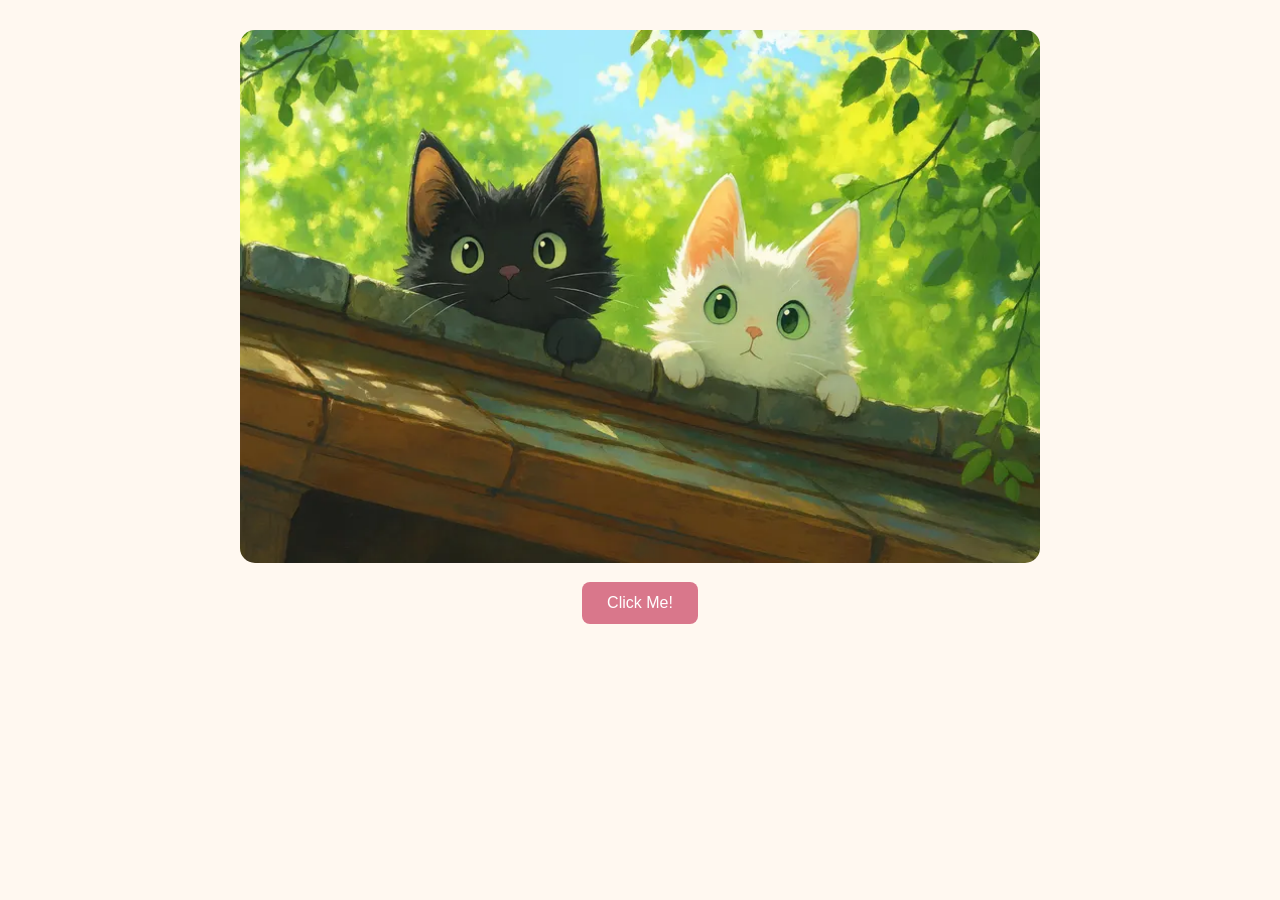
==== index.html @ 2e8152cd "(3) portfolio" ====
<!DOCTYPE html>
<html>
<head>
    <title>Lai Kai Qi (104696)</title>
    <meta name="description" content="Personal Introduction!">
    <link rel="stylesheet" href="style.css">
</head>

<body>

    <!-- Welcome Screen -->
    <div id="welcomeScreen">
        <img src="cat.webp" width="800" height="600" alt="Cute cat">
        <br>
        <button onclick="showWelcome()">Click Me!</button>
    </div>

    <!-- Main Portfolio: Hidden at first -->
    <div id="mainContent" style="display: none;">

        <h1>Welcome to My Portfolio!</h1>
        <h2>Nice to meet you.</h2>

        <table border="1">
            <tr>
                <th><a href="#about">🌼 About Me 🌼</a></th>
                <th><a href="#hobbies">🪴 Hobbies 🪴</a></th>
				<th><a href="#projects">💻 My Projects 💻</a></th>

            </tr>
        </table>

        <section>
            <hr>
            <h2 id="about">🌼 About Me 🌼</h2>
            <h3>Hi, I'm Kai Qi!</h3>

            <p>
                My name is Lai Kai Qi. I am a Year 3, Semester 1
                student studying Multimedia Computing at Universiti
                Malaysia Sarawak (UNIMAS). I am interested in
                technology, multimedia and web development.
                During my studies, I have learned different
                programming languages and technologies.
                I enjoy learning new things and improving my skills.
            </p>

            <hr>
            <h2 id="hobbies">🪴 My Hobbies 🪴</h2>

            <p>
                In my free time, I enjoy listening to music,
                watching movies and hiking. I also like exploring
                new things and learning new skills.
            </p>

            <ul>
                <li>🎵 Listening to music</li>
                <li>🎞️ Watching movies</li>
                <li>😸 Watching cute cat videos</li>
                <li>🏕️ Hiking</li>
                <li>🌟 Learning new skills</li>
            </ul>

			        <hr>

        <h2 id="projects">💻 My Projects 💻</h2>
        <p>
            Here are some projects I have worked on during my studies.
            Each project has helped me learn new skills and explore
            different areas of technology.
        </p>

        <div class="project-card">
            <h3>📱 Snake Game (mini game)</h3>
            <p>
                <strong>Project Type:</strong> 2D Arcade Game
            </p>
            <p>
                This project involves developing a classic Snake Game
            using C++. Players control the snake, collect food,
            and try to achieve a higher score while avoiding
            collisions.
            </p>
            <p><strong>Technologies:</strong> C++, OpenGL, FreeGLUT</p>
        </div>

        <div class="project-card">
            <h3>🏛️ Sarawak Heritage Online Auction (SHAA)</h3>
            <p>
                <strong>Project Type:</strong> Web Application
            </p>
            <p>
                This project focuses on developing an online auction
                website related to Sarawak heritage.
            </p>
            <p><strong>Technologies:</strong> PHP, MySQL, XAMPP</p>
        </div>

        <div class="project-card">
            <h3>🍜 Tamu Tycoon</h3>
            <p>
                <strong>Project Type:</strong> Game Design
            </p>
            <p>
                This game concept focuses on managing a market stall,
                making business decisions and learning basic financial
                management through gameplay.
            </p>
            <p><strong>Focus:</strong> Game Design, Simulation</p>
        </div>

        </section>

    </div>

    <script src="javascript.js"></script>
</body>
</html>
---- style.css ----
body {
    font-family: Arial, sans-serif;
    background-color: #FFF8F0;
    color: #444444;
    margin: 30px;
    text-align: center;
}

#welcomeScreen img {
    max-width: 100%;
    height: auto;
    border-radius: 15px;
}

button {
    background-color: #D9778B;
    color: white;
    padding: 12px 25px;
    border: none;
    border-radius: 8px;
    cursor: pointer;
    font-size: 16px;
    margin-top: 15px;
}

button:hover {
    background-color: #B85C72;
}

h1, h2 {
    color: #D9778B;
}

#mainContent {
    max-width: 900px;
    margin: 0 auto;
    text-align: left;
}

#mainContent h1 {
    text-align: center;
}
/* Project Cards */
.project-card {
    background-color: #FFFFFF;
    border: 1px solid #F0D5DC;
    border-radius: 12px;
    padding: 20px;
    margin: 20px 0;
    box-shadow: 0 3px 8px rgba(0, 0, 0, 0.05);
}

.project-card h3 {
    color: #D9778B;
    margin-top: 0;
}

.project-card p {
    line-height: 1.6;
}
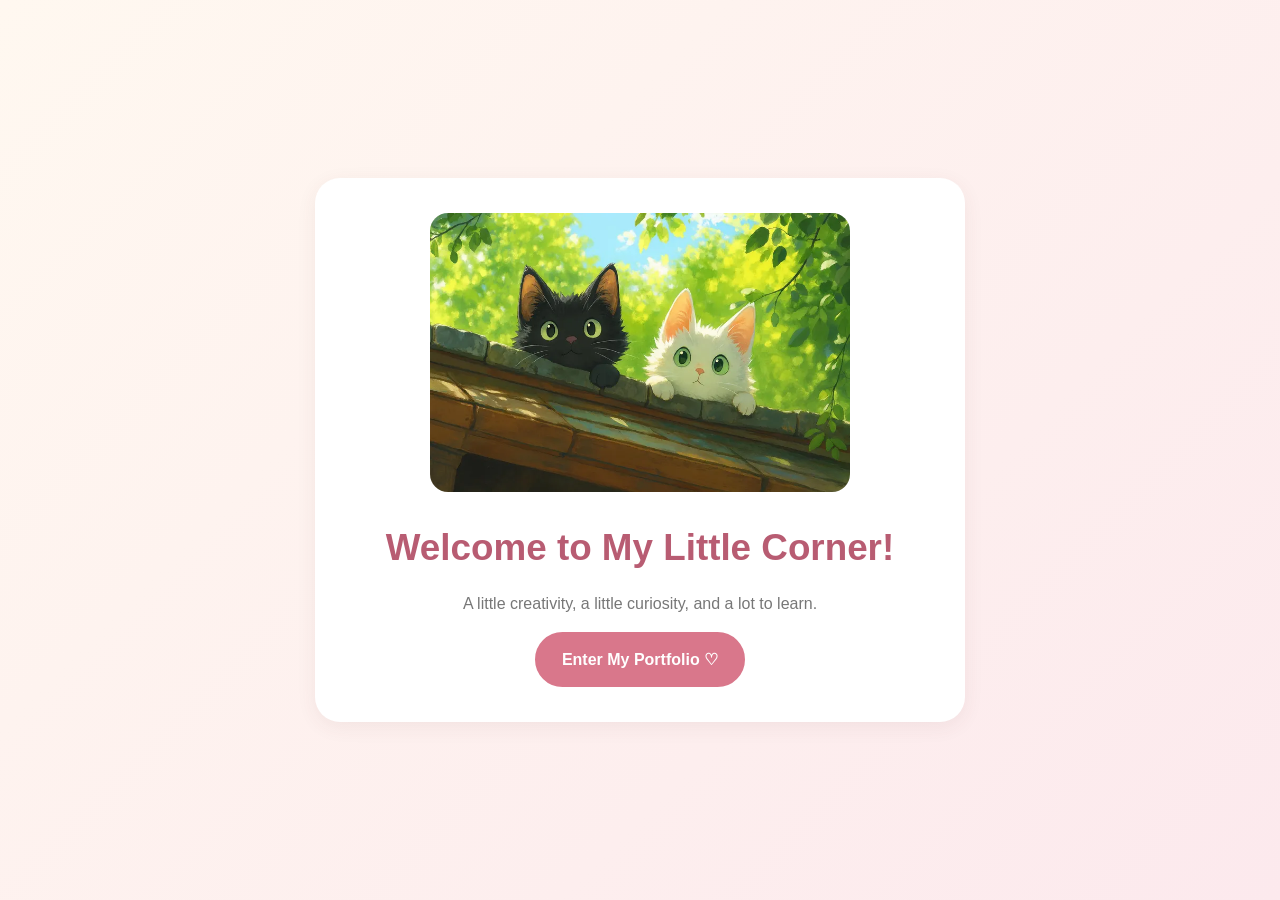
==== commit ba3f6c45: "Add dark mode toggle to portfolio" ====
--- a/index.html
+++ b/index.html
@@ -1,120 +1,471 @@
 
 <!DOCTYPE html>
-<html>
+<html lang="en">
 <head>
-    <title>Lai Kai Qi (104696)</title>
-    <meta name="description" content="Personal Introduction!">
+    <meta charset="UTF-8">
+    <meta name="viewport" content="width=device-width, initial-scale=1.0">
+
+    <meta name="description" content="Personal portfolio of Lai Kai Qi, a Computer Science student at UNIMAS.">
+
+    <meta name="author" content="Lai Kai Qi">
+
+    <title>Lai Kai Qi | Personal Portfolio</title>
+
     <link rel="stylesheet" href="style.css">
 </head>
 
 <body>
 
+    <!-- Skip Link for Accessibility -->
+    <a href="#home" class="skip-link">Skip to main content</a>
+
     <!-- Welcome Screen -->
-    <div id="welcomeScreen">
-        <img src="cat.webp" width="800" height="600" alt="Cute cat">
-        <br>
-        <button onclick="showWelcome()">Click Me!</button>
+    <section id="welcomeScreen" class="welcome-screen">
+
+        <div class="welcome-container">
+
+            <img
+                src="cat.webp"
+                alt="A cute cat welcoming visitors to my portfolio"
+                class="welcome-cat"
+            >
+
+            <h1>Welcome to My Little Corner!</h1>
+
+            <p>A little creativity, a little curiosity, and a lot to learn.</p>
+
+            <button id="welcomeButton" class="primary-button">
+                Enter My Portfolio ♡
+            </button>
+
+        </div>
+
+    </section>
+
+
+    <!-- Main Portfolio Content -->
+    <div id="mainContent" hidden>
+
+        <!-- Navigation Bar -->
+        <header class="site-header">
+
+            <nav class="navbar" aria-label="Main navigation">
+
+                <a href="#home" class="logo">Kai Qi<span>.</span></a>
+
+                <button
+                    class="menu-toggle"
+                    id="menuToggle"
+                    aria-label="Open navigation menu"
+                    aria-expanded="false"
+                    aria-controls="navLinks"
+                >
+                    ☰
+                </button>
+
+                <ul class="nav-links" id="navLinks">
+                    <li><a href="#home">Home</a></li>
+                    <li><a href="#about">About Me</a></li>
+                    <li><a href="#projects">Projects</a></li>
+                    <li><a href="#contact">Contact</a></li>
+                </ul>
+
+                <button
+                    id="themeToggle"
+                    class="theme-toggle"
+                    aria-label="Switch to dark theme"
+                >
+                    🌙
+                </button>
+
+            </nav>
+
+        </header>
+
+
+        <!-- Scroll Progress Indicator -->
+        <div class="scroll-progress" id="scrollProgress"></div>
+
+
+        <main>
+
+            <!-- Home Section -->
+            <section id="home" class="hero section-container">
+
+                <div class="hero-content">
+
+                    <p class="eyebrow">HELLO, NICE TO MEET YOU!</p>
+
+                    <h1>
+                        I'm <span class="highlight">Lai Kai Qi</span>
+                    </h1>
+
+                    <h2>
+                        I'm a <span id="typingText">Computer Science Student</span>
+                    </h2>
+
+                    <p class="hero-description">
+                        I am a Year 3 Computer Science student specialising
+                        in Multimedia Computing at Universiti Malaysia
+                        Sarawak (UNIMAS). I enjoy exploring technology,
+                        multimedia and web development while continuously
+                        improving my skills.
+                    </p>
+
+                    <div class="hero-buttons">
+
+                        <a href="#projects" class="primary-button">
+                            Explore My Projects
+                        </a>
+
+                        <a href="#contact" class="secondary-button">
+                            Contact Me
+                        </a>
+
+                    </div>
+
+                </div>
+
+                <div class="hero-decoration">
+                    <img
+                        src="cat.webp"
+                        alt="Cute cat representing my personal style"
+                        class="hero-cat"
+                    >
+                </div>
+
+            </section>
+
+
+            <!-- About Me Section -->
+            <section id="about" class="about-section section-container">
+
+                <div class="section-heading">
+                    <p class="eyebrow">GET TO KNOW ME</p>
+                    <h2>About Me <span>🌷</span></h2>
+                    <p>A little introduction about who I am.</p>
+                </div>
+
+                <div class="about-content">
+
+                    <div class="about-text">
+
+                        <h3>Hi, I'm Kai Qi!</h3>
+
+                        <p>
+                            I am currently pursuing a Bachelor of Computer
+                            Science (Multimedia Computing) with Honours at
+                            Universiti Malaysia Sarawak (UNIMAS).
+                        </p>
+
+                        <p>
+                            Throughout my studies, I have gained experience
+                            in programming, database management, web
+                            development and multimedia-related projects.
+                            I enjoy learning new technologies and turning
+                            ideas into practical projects.
+                        </p>
+
+                        <p>
+                            My current interests include full-stack
+                            development, artificial intelligence and
+                            creative digital experiences.
+                        </p>
+
+                    </div>
+
+
+                    <div class="about-details">
+
+                        <div class="detail-card">
+                            <h3>🎓 Education</h3>
+                            <p>Universiti Malaysia Sarawak (UNIMAS)</p>
+                            <p>Bachelor of Computer Science</p>
+                            <p>Multimedia Computing with Honours</p>
+                        </div>
+
+                        <div class="detail-card">
+                            <h3>💻 Technical Interests</h3>
+                            <p>Web Development</p>
+                            <p>Programming</p>
+                            <p>Artificial Intelligence</p>
+                            <p>Multimedia Computing</p>
+                        </div>
+
+                        <div class="detail-card">
+                            <h3>🌱 Hobbies</h3>
+                            <p>Listening to music</p>
+                            <p>Watching movies</p>
+                            <p>Hiking</p>
+                            <p>Exploring new skills</p>
+                        </div>
+
+                    </div>
+
+                </div>
+
+            </section>
+
+
+            <!-- Projects Section -->
+            <section id="projects" class="projects-section section-container">
+
+                <div class="section-heading">
+                    <p class="eyebrow">WHAT I'VE WORKED ON</p>
+                    <h2>My Projects <span>💻</span></h2>
+                    <p>
+                        A collection of academic and creative projects
+                        from my learning journey.
+                    </p>
+                </div>
+
+
+                <!-- Project Search -->
+                <div class="project-controls">
+
+                    <label for="projectSearch" class="visually-hidden">
+                        Search projects
+                    </label>
+
+                    <input
+                        type="search"
+                        id="projectSearch"
+                        placeholder="Search projects..."
+                    >
+
+                    <div class="filter-buttons" aria-label="Filter projects">
+
+                        <button class="filter-btn active" data-filter="all">
+                            All
+                        </button>
+
+                        <button class="filter-btn" data-filter="game">
+                            Games
+                        </button>
+
+                        <button class="filter-btn" data-filter="web">
+                            Web Development
+                        </button>
+
+                        <button class="filter-btn" data-filter="application">
+                            Applications
+                        </button>
+
+                    </div>
+
+                </div>
+
+
+                <div class="project-grid" id="projectGrid">
+
+                    <!-- Project 1 -->
+                    <article class="project-card"
+                        data-category="game"
+                        data-search="snake game c++ opengl arcade">
+
+                        <div class="project-number">PROJECT 01</div>
+
+                        <h3>🐍 Snake Game</h3>
+
+                        <p class="project-type">2D Arcade Game</p>
+
+                        <p>
+                            A classic Snake Game developed using C++.
+                            Players control a snake, collect food and
+                            avoid collisions while trying to achieve
+                            a higher score.
+                        </p>
+
+                        <div class="tech-tags">
+                            <span>C++</span>
+                            <span>OpenGL</span>
+                            <span>FreeGLUT</span>
+                        </div>
+
+                    </article>
+
+
+                    <!-- Project 2 -->
+                    <article class="project-card"
+                        data-category="web"
+                        data-search="shaa sarawak heritage auction php mysql">
+
+                        <div class="project-number">PROJECT 02</div>
+
+                        <h3>🏛️ Sarawak Heritage Online Auction</h3>
+
+                        <p class="project-type">Web Application</p>
+
+                        <p>
+                            A web-based auction project focused on
+                            showcasing and trading Sarawak heritage
+                            products through an online platform.
+                        </p>
+
+                        <div class="tech-tags">
+                            <span>PHP</span>
+                            <span>MySQL</span>
+                            <span>XAMPP</span>
+                        </div>
+
+                    </article>
+
+
+                    <!-- Project 3 -->
+                    <article class="project-card"
+                        data-category="game"
+                        data-search="tamu tycoon game design simulation">
+
+                        <div class="project-number">PROJECT 03</div>
+
+                        <h3>🍜 Tamu Tycoon</h3>
+
+                        <p class="project-type">Game Design</p>
+
+                        <p>
+                            A game concept inspired by local markets,
+                            focusing on stall management, business
+                            decisions and simulation gameplay.
+                        </p>
+
+                        <div class="tech-tags">
+                            <span>Game Design</span>
+                            <span>Simulation</span>
+                        </div>
+
+                    </article>
+
+
+                    <!-- Project 4 -->
+                    <article class="project-card"
+                        data-category="application"
+                        data-search="healthwise java swing health application">
+
+                        <div class="project-number">PROJECT 04</div>
+
+                        <h3>❤️ HealthWise</h3>
+
+                        <p class="project-type">Java Desktop Application</p>
+
+                        <p>
+                            A Java Swing group project related to
+                            SDG 3: Good Health and Well-being, involving
+                            a graphical user interface and score tracking.
+                        </p>
+
+                        <div class="tech-tags">
+                            <span>Java</span>
+                            <span>Swing</span>
+                            <span>OOP</span>
+                        </div>
+
+                    </article>
+
+
+                    <!-- Project 5 -->
+                    <article class="project-card"
+                        data-category="application"
+                        data-search="campus360 appsheet campus assistance application">
+
+                        <div class="project-number">PROJECT 05</div>
+
+                        <h3>🎓 Campus360</h3>
+
+                        <p class="project-type">Campus Support Application</p>
+
+                        <p>
+                            A university-focused application concept
+                            designed around campus assistance,
+                            community interaction and student well-being.
+                        </p>
+
+                        <div class="tech-tags">
+                            <span>AppSheet</span>
+                            <span>Google Sheets</span>
+                            <span>UI Design</span>
+                        </div>
+
+                    </article>
+
+                </div>
+
+                <p id="noProjects" class="no-projects" hidden>
+                    No matching projects found. Try another search!
+                </p>
+
+            </section>
+
+
+            <!-- Contact Section -->
+            <section id="contact" class="contact-section section-container">
+
+                <div class="section-heading">
+                    <p class="eyebrow">LET'S CONNECT</p>
+                    <h2>Contact Me <span>💌</span></h2>
+                    <p>
+                        Feel free to reach out for opportunities,
+                        collaboration or just a friendly conversation.
+                    </p>
+                </div>
+
+                <div class="contact-card">
+
+                    <h3>Get in Touch!</h3>
+
+                    <p>
+                        I would love to connect and learn from new
+                        experiences.
+                    </p>
+
+                    <a
+                        href="mailto:kaiq"1004@gmail.com
+                        class="primary-button"
+                    >
+                        Send Me an Email
+                    </a>
+
+                    <div class="social-links">
+
+                        <a
+                            href="https://github.com/kaiqi1004-star"
+                            target="_blank"
+                            rel="noopener noreferrer"
+                        >
+                            GitHub
+                        </a>
+
+                    </div>
+
+                </div>
+
+            </section>
+
+        </main>
+
+
+        <!-- Footer -->
+        <footer class="site-footer">
+
+            <p>Made with ♡ by Lai Kai Qi</p>
+
+            <p>&copy; 2026 Lai Kai Qi. All rights reserved.</p>
+
+        </footer>
+
+
+        <!-- Back to Top Button -->
+        <button
+            id="backToTop"
+            class="back-to-top"
+            aria-label="Back to top"
+        >
+            ↑
+        </button>
+
     </div>
 
-    <!-- Main Portfolio: Hidden at first -->
-    <div id="mainContent" style="display: none;">
-
-        <h1>Welcome to My Portfolio!</h1>
-        <h2>Nice to meet you.</h2>
-
-        <table border="1">
-            <tr>
-                <th><a href="#about">🌼 About Me 🌼</a></th>
-                <th><a href="#hobbies">🪴 Hobbies 🪴</a></th>
-				<th><a href="#projects">💻 My Projects 💻</a></th>
-
-            </tr>
-        </table>
-
-        <section>
-            <hr>
-            <h2 id="about">🌼 About Me 🌼</h2>
-            <h3>Hi, I'm Kai Qi!</h3>
-
-            <p>
-                My name is Lai Kai Qi. I am a Year 3, Semester 1
-                student studying Multimedia Computing at Universiti
-                Malaysia Sarawak (UNIMAS). I am interested in
-                technology, multimedia and web development.
-                During my studies, I have learned different
-                programming languages and technologies.
-                I enjoy learning new things and improving my skills.
-            </p>
-
-            <hr>
-            <h2 id="hobbies">🪴 My Hobbies 🪴</h2>
-
-            <p>
-                In my free time, I enjoy listening to music,
-                watching movies and hiking. I also like exploring
-                new things and learning new skills.
-            </p>
-
-            <ul>
-                <li>🎵 Listening to music</li>
-                <li>🎞️ Watching movies</li>
-                <li>😸 Watching cute cat videos</li>
-                <li>🏕️ Hiking</li>
-                <li>🌟 Learning new skills</li>
-            </ul>
-
-			        <hr>
-
-        <h2 id="projects">💻 My Projects 💻</h2>
-        <p>
-            Here are some projects I have worked on during my studies.
-            Each project has helped me learn new skills and explore
-            different areas of technology.
-        </p>
-
-        <div class="project-card">
-            <h3>📱 Snake Game (mini game)</h3>
-            <p>
-                <strong>Project Type:</strong> 2D Arcade Game
-            </p>
-            <p>
-                This project involves developing a classic Snake Game
-            using C++. Players control the snake, collect food,
-            and try to achieve a higher score while avoiding
-            collisions.
-            </p>
-            <p><strong>Technologies:</strong> C++, OpenGL, FreeGLUT</p>
-        </div>
-
-        <div class="project-card">
-            <h3>🏛️ Sarawak Heritage Online Auction (SHAA)</h3>
-            <p>
-                <strong>Project Type:</strong> Web Application
-            </p>
-            <p>
-                This project focuses on developing an online auction
-                website related to Sarawak heritage.
-            </p>
-            <p><strong>Technologies:</strong> PHP, MySQL, XAMPP</p>
-        </div>
-
-        <div class="project-card">
-            <h3>🍜 Tamu Tycoon</h3>
-            <p>
-                <strong>Project Type:</strong> Game Design
-            </p>
-            <p>
-                This game concept focuses on managing a market stall,
-                making business decisions and learning basic financial
-                management through gameplay.
-            </p>
-            <p><strong>Focus:</strong> Game Design, Simulation</p>
-        </div>
-
-        </section>
-
-    </div>
-
-    <script src="javascript.js"></script>
+
+    <script src="javascript.js" defer></script>
+
 </body>
 </html>
--- a/style.css
+++ b/style.css
@@ -1,61 +1,857 @@
+
+/* =====================================
+   1. GLOBAL SETTINGS
+===================================== */
+
+:root {
+    --background: #FFF8F0;
+    --primary-pink: #D9778B;
+    --dark-pink: #B85C72;
+    --light-pink: #FCE9ED;
+    --white: #FFFFFF;
+    --text: #444444;
+    --muted-text: #777777;
+    --border: #F0D5DC;
+    --shadow: 0 5px 20px rgba(100, 60, 60, 0.07);
+}
+
+* {
+    margin: 0;
+    padding: 0;
+    box-sizing: border-box;
+}
+
+html {
+    scroll-behavior: smooth;
+    scroll-padding-top: 85px;
+}
 
 body {
     font-family: Arial, sans-serif;
-    background-color: #FFF8F0;
-    color: #444444;
-    margin: 30px;
+    background-color: var(--background);
+    color: var(--text);
+    line-height: 1.7;
+    transition: background-color 0.3s, color 0.3s;
+}
+
+a {
+    color: inherit;
+    text-decoration: none;
+}
+
+button,
+input {
+    font: inherit;
+}
+
+button {
+    cursor: pointer;
+}
+
+img {
+    max-width: 100%;
+    display: block;
+}
+
+[hidden] {
+    display: none !important;
+}
+
+::selection {
+    background-color: var(--primary-pink);
+    color: white;
+}
+
+
+/* =====================================
+   2. ACCESSIBILITY
+===================================== */
+
+.skip-link {
+    position: absolute;
+    top: -100px;
+    left: 10px;
+    background-color: var(--dark-pink);
+    color: white;
+    padding: 10px 15px;
+    z-index: 2000;
+    border-radius: 6px;
+}
+
+.skip-link:focus {
+    top: 10px;
+}
+
+.visually-hidden {
+    position: absolute;
+    width: 1px;
+    height: 1px;
+    padding: 0;
+    margin: -1px;
+    overflow: hidden;
+    clip: rect(0, 0, 0, 0);
+    white-space: nowrap;
+    border: 0;
+}
+
+:focus-visible {
+    outline: 3px solid var(--dark-pink);
+    outline-offset: 4px;
+}
+
+
+/* =====================================
+   3. BUTTONS
+===================================== */
+
+.primary-button,
+.secondary-button {
+    display: inline-block;
+    padding: 12px 25px;
+    border-radius: 30px;
+    font-weight: bold;
     text-align: center;
-}
-
-#welcomeScreen img {
+    transition: 0.3s ease;
+}
+
+.primary-button {
+    background-color: var(--primary-pink);
+    color: white;
+    border: 2px solid var(--primary-pink);
+}
+
+.primary-button:hover {
+    background-color: var(--dark-pink);
+    border-color: var(--dark-pink);
+    transform: translateY(-3px);
+}
+
+.secondary-button {
+    background-color: transparent;
+    color: var(--dark-pink);
+    border: 2px solid var(--primary-pink);
+}
+
+.secondary-button:hover {
+    background-color: var(--light-pink);
+    transform: translateY(-3px);
+}
+
+
+/* =====================================
+   4. WELCOME SCREEN
+===================================== */
+
+.welcome-screen {
+    min-height: 100vh;
+    display: flex;
+    align-items: center;
+    justify-content: center;
+    padding: 30px 20px;
+    background: linear-gradient(135deg, #FFF8F0, #FCE9ED);
+    text-align: center;
+}
+
+.welcome-container {
+    max-width: 650px;
+    width: 100%;
+    padding: 35px;
+    background-color: white;
+    border-radius: 25px;
+    box-shadow: var(--shadow);
+    animation: fadeIn 1s ease;
+}
+
+.welcome-cat {
+    width: 100%;
+    max-width: 420px;
+    max-height: 300px;
+    object-fit: cover;
+    margin: 0 auto 25px;
+    border-radius: 18px;
+}
+
+.welcome-container h1 {
+    color: var(--dark-pink);
+    margin-bottom: 10px;
+    font-size: clamp(1.6rem, 4vw, 2.3rem);
+}
+
+.welcome-container p {
+    color: var(--muted-text);
+    margin-bottom: 15px;
+}
+
+
+/* =====================================
+   5. NAVIGATION BAR
+===================================== */
+
+.site-header {
+    position: sticky;
+    top: 0;
+    z-index: 1000;
+    background-color: var(--white);
+    box-shadow: 0 2px 12px rgba(0, 0, 0, 0.05);
+}
+
+.navbar {
+    max-width: 1150px;
+    margin: 0 auto;
+    min-height: 75px;
+    padding: 12px 25px;
+    display: flex;
+    align-items: center;
+    justify-content: space-between;
+    gap: 20px;
+}
+
+.logo {
+    font-size: 1.7rem;
+    font-weight: bold;
+    color: var(--text);
+}
+
+.logo span {
+    color: var(--primary-pink);
+}
+
+.nav-links {
+    list-style: none;
+    display: flex;
+    align-items: center;
+    gap: 30px;
+}
+
+.nav-links a {
+    font-weight: bold;
+    color: var(--text);
+    transition: color 0.3s;
+}
+
+.nav-links a:hover {
+    color: var(--primary-pink);
+}
+
+.menu-toggle {
+    display: none;
+    background: none;
+    border: none;
+    color: var(--dark-pink);
+    font-size: 1.7rem;
+}
+
+.theme-toggle {
+    width: 42px;
+    height: 42px;
+    border-radius: 50%;
+    border: 1px solid var(--border);
+    background-color: var(--light-pink);
+    font-size: 1.1rem;
+}
+
+
+/* =====================================
+   6. SCROLL PROGRESS BAR
+===================================== */
+
+.scroll-progress {
+    position: fixed;
+    top: 75px;
+    left: 0;
+    width: 0;
+    height: 4px;
+    background-color: var(--primary-pink);
+    z-index: 1001;
+}
+
+
+/* =====================================
+   7. GENERAL SECTION SETTINGS
+===================================== */
+
+.section-container {
+    max-width: 1100px;
+    margin: 0 auto;
+    padding: 100px 30px;
+}
+
+.section-heading {
+    text-align: center;
+    margin-bottom: 45px;
+}
+
+.eyebrow {
+    color: var(--primary-pink);
+    font-size: 0.85rem;
+    font-weight: bold;
+    letter-spacing: 2px;
+    margin-bottom: 10px;
+}
+
+.section-heading h2 {
+    font-size: clamp(2rem, 4vw, 2.7rem);
+    color: var(--text);
+    margin-bottom: 10px;
+}
+
+.section-heading h2 span {
+    color: var(--primary-pink);
+}
+
+.section-heading > p:last-child {
+    color: var(--muted-text);
+}
+
+
+/* =====================================
+   8. HOME / HERO SECTION
+===================================== */
+
+.hero {
+    min-height: 620px;
+    display: grid;
+    grid-template-columns: 1.3fr 0.7fr;
+    align-items: center;
+    gap: 50px;
+}
+
+.hero-content h1 {
+    font-size: clamp(2.5rem, 6vw, 4rem);
+    line-height: 1.2;
+    margin-bottom: 15px;
+}
+
+.highlight {
+    color: var(--primary-pink);
+}
+
+.hero-content h2 {
+    font-size: 1.4rem;
+    margin-bottom: 20px;
+    color: var(--dark-pink);
+}
+
+.hero-description {
+    max-width: 600px;
+    color: var(--muted-text);
+    margin-bottom: 30px;
+}
+
+.hero-buttons {
+    display: flex;
+    flex-wrap: wrap;
+    gap: 15px;
+}
+
+.hero-decoration {
+    background-color: var(--light-pink);
+    padding: 20px;
+    border-radius: 45% 45% 25px 25px;
+    transform: rotate(2deg);
+}
+
+.hero-cat {
+    width: 100%;
+    height: 300px;
+    object-fit: cover;
+    border-radius: 45% 45% 20px 20px;
+    transform: rotate(-2deg);
+}
+
+
+/* =====================================
+   9. ABOUT ME SECTION
+===================================== */
+
+.about-section {
+    background-color: var(--light-pink);
     max-width: 100%;
-    height: auto;
+}
+
+.about-section .section-heading,
+.about-content {
+    max-width: 1040px;
+    margin-left: auto;
+    margin-right: auto;
+}
+
+.about-content {
+    display: grid;
+    grid-template-columns: 1fr 1fr;
+    gap: 35px;
+    align-items: start;
+}
+
+.about-text h3 {
+    color: var(--dark-pink);
+    font-size: 1.5rem;
+    margin-bottom: 15px;
+}
+
+.about-text p {
+    margin-bottom: 15px;
+    color: var(--text);
+}
+
+.about-details {
+    display: grid;
+    gap: 15px;
+}
+
+.detail-card {
+    background-color: var(--white);
+    padding: 22px;
     border-radius: 15px;
-}
-
-button {
-    background-color: #D9778B;
+    box-shadow: var(--shadow);
+}
+
+.detail-card h3 {
+    color: var(--dark-pink);
+    margin-bottom: 10px;
+}
+
+.detail-card p {
+    color: var(--muted-text);
+}
+
+
+/* =====================================
+   10. PROJECTS SECTION
+===================================== */
+
+.project-controls {
+    display: flex;
+    flex-direction: column;
+    align-items: center;
+    gap: 20px;
+    margin-bottom: 35px;
+}
+
+#projectSearch {
+    width: 100%;
+    max-width: 450px;
+    padding: 13px 18px;
+    border: 1px solid var(--border);
+    border-radius: 30px;
+    background-color: var(--white);
+    color: var(--text);
+    outline: none;
+}
+
+#projectSearch:focus {
+    border-color: var(--primary-pink);
+}
+
+.filter-buttons {
+    display: flex;
+    justify-content: center;
+    flex-wrap: wrap;
+    gap: 10px;
+}
+
+.filter-btn {
+    padding: 9px 18px;
+    border: 1px solid var(--border);
+    border-radius: 25px;
+    background-color: var(--white);
+    color: var(--dark-pink);
+    transition: 0.3s;
+}
+
+.filter-btn:hover,
+.filter-btn.active {
+    background-color: var(--primary-pink);
     color: white;
-    padding: 12px 25px;
+    border-color: var(--primary-pink);
+}
+
+.project-grid {
+    display: grid;
+    grid-template-columns: repeat(2, 1fr);
+    gap: 25px;
+}
+
+.project-card {
+    background-color: var(--white);
+    border: 1px solid var(--border);
+    border-radius: 18px;
+    padding: 28px;
+    box-shadow: var(--shadow);
+    transition: transform 0.3s, box-shadow 0.3s;
+}
+
+.project-card:hover {
+    transform: translateY(-7px);
+    box-shadow: 0 12px 25px rgba(100, 60, 60, 0.12);
+}
+
+.project-number {
+    color: var(--primary-pink);
+    font-size: 0.8rem;
+    font-weight: bold;
+    letter-spacing: 1px;
+    margin-bottom: 15px;
+}
+
+.project-card h3 {
+    font-size: 1.3rem;
+    color: var(--dark-pink);
+    margin-bottom: 8px;
+}
+
+.project-type {
+    font-weight: bold;
+    font-size: 0.9rem;
+    margin-bottom: 12px;
+}
+
+.project-card > p:not(.project-type) {
+    color: var(--muted-text);
+    margin-bottom: 20px;
+}
+
+.tech-tags {
+    display: flex;
+    flex-wrap: wrap;
+    gap: 8px;
+}
+
+.tech-tags span {
+    background-color: var(--light-pink);
+    color: var(--dark-pink);
+    padding: 5px 12px;
+    border-radius: 20px;
+    font-size: 0.8rem;
+    font-weight: bold;
+}
+
+.no-projects {
+    text-align: center;
+    color: var(--muted-text);
+    padding: 30px;
+}
+
+
+/* =====================================
+   11. CONTACT SECTION
+===================================== */
+
+.contact-section {
+    background-color: var(--light-pink);
+    max-width: 100%;
+}
+
+.contact-card {
+    max-width: 650px;
+    margin: 0 auto;
+    padding: 40px 25px;
+    text-align: center;
+    background-color: var(--white);
+    border-radius: 20px;
+    box-shadow: var(--shadow);
+}
+
+.contact-card h3 {
+    color: var(--dark-pink);
+    font-size: 1.5rem;
+    margin-bottom: 10px;
+}
+
+.contact-card p {
+    color: var(--muted-text);
+    margin-bottom: 25px;
+}
+
+.social-links {
+    margin-top: 25px;
+}
+
+.social-links a {
+    color: var(--dark-pink);
+    font-weight: bold;
+}
+
+.social-links a:hover {
+    text-decoration: underline;
+}
+
+
+/* =====================================
+   12. FOOTER
+===================================== */
+
+.site-footer {
+    text-align: center;
+    padding: 30px 20px;
+    background-color: var(--white);
+    color: var(--muted-text);
+    font-size: 0.9rem;
+}
+
+
+/* =====================================
+   13. BACK TO TOP BUTTON
+===================================== */
+
+.back-to-top {
+    position: fixed;
+    bottom: 25px;
+    right: 25px;
+    width: 45px;
+    height: 45px;
     border: none;
-    border-radius: 8px;
-    cursor: pointer;
-    font-size: 16px;
-    margin-top: 15px;
-}
-
-button:hover {
-    background-color: #B85C72;
-}
-
-h1, h2 {
-    color: #D9778B;
-}
-
-#mainContent {
-    max-width: 900px;
-    margin: 0 auto;
-    text-align: left;
-}
-
-#mainContent h1 {
-    text-align: center;
-}
-/* Project Cards */
-.project-card {
-    background-color: #FFFFFF;
-    border: 1px solid #F0D5DC;
-    border-radius: 12px;
-    padding: 20px;
-    margin: 20px 0;
-    box-shadow: 0 3px 8px rgba(0, 0, 0, 0.05);
-}
-
-.project-card h3 {
-    color: #D9778B;
-    margin-top: 0;
-}
-
-.project-card p {
-    line-height: 1.6;
-}+    border-radius: 50%;
+    background-color: var(--primary-pink);
+    color: white;
+    font-size: 1.4rem;
+    box-shadow: var(--shadow);
+    opacity: 0;
+    visibility: hidden;
+    transition: 0.3s;
+    z-index: 900;
+}
+
+.back-to-top.show {
+    opacity: 1;
+    visibility: visible;
+}
+
+.back-to-top:hover {
+    background-color: var(--dark-pink);
+    transform: translateY(-4px);
+}
+
+
+/* =====================================
+   14. ANIMATIONS
+===================================== */
+
+@keyframes fadeIn {
+    from {
+        opacity: 0;
+        transform: translateY(20px);
+    }
+
+    to {
+        opacity: 1;
+        transform: translateY(0);
+    }
+}
+
+.reveal {
+    opacity: 0;
+    transform: translateY(25px);
+    transition: opacity 0.7s ease, transform 0.7s ease;
+}
+
+.reveal.visible {
+    opacity: 1;
+    transform: translateY(0);
+}
+
+
+/* =====================================
+   15. DARK MODE
+===================================== */
+
+body.dark-mode {
+    --background: #252329;
+    --white: #34313A;
+    --text: #F5EDF0;
+    --muted-text: #D0C4CC;
+    --light-pink: #453640;
+    --border: #604652;
+    --shadow: 0 5px 20px rgba(0, 0, 0, 0.2);
+
+    background-color: var(--background);
+}
+
+body.dark-mode .site-header,
+body.dark-mode .site-footer {
+    background-color: #302B34;
+}
+
+body.dark-mode .nav-links a {
+    color: var(--text);
+}
+
+body.dark-mode .project-card,
+body.dark-mode .detail-card,
+body.dark-mode .contact-card,
+body.dark-mode .welcome-container {
+    background-color: var(--white);
+}
+
+body.dark-mode .welcome-screen {
+    background: linear-gradient(135deg, #252329, #453640);
+}
+
+body.dark-mode .welcome-container h1,
+body.dark-mode .contact-card h3,
+body.dark-mode .detail-card h3,
+body.dark-mode .project-card h3 {
+    color: #F2A9BB;
+}
+
+body.dark-mode .about-section,
+body.dark-mode .contact-section {
+    background-color: #302B34;
+}
+
+body.dark-mode .filter-btn,
+body.dark-mode #projectSearch {
+    background-color: var(--white);
+    color: var(--text);
+    border-color: var(--border);
+}
+
+body.dark-mode .filter-btn.active {
+    background-color: var(--primary-pink);
+    color: white;
+}
+
+body.dark-mode .tech-tags span {
+    background-color: #59404D;
+    color: #FFD6E0;
+}
+
+
+/* =====================================
+   16. TABLET AND MOBILE RESPONSIVENESS
+===================================== */
+
+@media (max-width: 768px) {
+
+    .navbar {
+        flex-wrap: wrap;
+        padding: 12px 20px;
+    }
+
+    .menu-toggle {
+        display: block;
+        margin-left: auto;
+    }
+
+    .nav-links {
+        display: none;
+        width: 100%;
+        flex-direction: column;
+        align-items: center;
+        gap: 15px;
+        padding: 15px 0;
+    }
+
+    .nav-links.open {
+        display: flex;
+    }
+
+    .theme-toggle {
+        margin-left: 5px;
+    }
+
+    .hero {
+        grid-template-columns: 1fr;
+        text-align: center;
+        gap: 35px;
+        padding-top: 70px;
+    }
+
+    .hero-buttons {
+        justify-content: center;
+    }
+
+    .hero-decoration {
+        max-width: 400px;
+        width: 100%;
+        margin: 0 auto;
+    }
+
+    .about-content {
+        grid-template-columns: 1fr;
+    }
+
+    .project-grid {
+        grid-template-columns: 1fr;
+    }
+
+    .section-container {
+        padding: 75px 22px;
+    }
+
+    .scroll-progress {
+        top: 75px;
+    }
+}
+
+
+@media (max-width: 480px) {
+
+    .welcome-container {
+        padding: 22px;
+    }
+
+    .welcome-cat {
+        max-height: 220px;
+    }
+
+    .hero-content h1 {
+        font-size: 2.5rem;
+    }
+
+    .hero-content h2 {
+        font-size: 1.15rem;
+    }
+
+    .hero-buttons {
+        flex-direction: column;
+    }
+
+    .hero-buttons a {
+        width: 100%;
+    }
+
+    .filter-buttons {
+        gap: 8px;
+    }
+
+    .filter-btn {
+        padding: 8px 12px;
+        font-size: 0.85rem;
+    }
+
+    .project-card {
+        padding: 22px;
+    }
+
+    .contact-card {
+        padding: 30px 20px;
+    }
+
+    .back-to-top {
+        right: 15px;
+        bottom: 15px;
+    }
+}
+
+
+/* =====================================
+   17. REDUCED MOTION ACCESSIBILITY
+===================================== */
+
+@media (prefers-reduced-motion: reduce) {
+
+    *,
+    *::before,
+    *::after {
+        scroll-behavior: auto !important;
+        animation-duration: 0.01ms !important;
+        transition-duration: 0.01ms !important;
+    }
+
+    .reveal {
+        opacity: 1;
+        transform: none;
+    }
+
+}
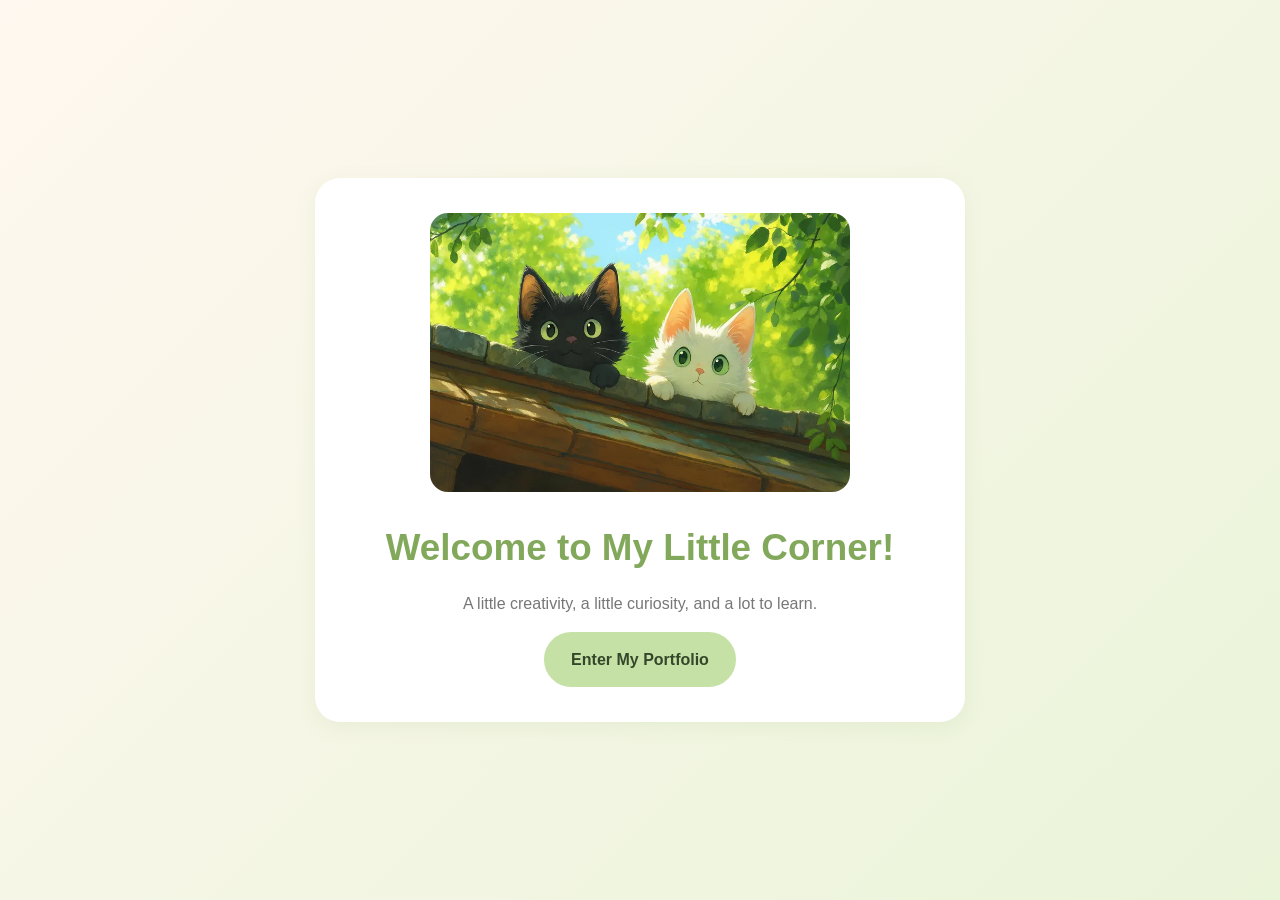
==== commit 11f28c47: "Update project information and details" ====
--- a/index.html
+++ b/index.html
@@ -35,7 +35,7 @@
             <p>A little creativity, a little curiosity, and a lot to learn.</p>
 
             <button id="welcomeButton" class="primary-button">
-                Enter My Portfolio ♡
+                Enter My Portfolio
             </button>
 
         </div>
@@ -232,6 +232,9 @@
                         id="projectSearch"
                         placeholder="Search projects..."
                     >
+                    <p id="noProjects" style="display: none;">
+                    No projects found.
+                    </p>
 
                     <div class="filter-buttons" aria-label="Filter projects">
 
@@ -249,6 +252,10 @@
 
                         <button class="filter-btn" data-filter="application">
                             Applications
+                        </button>
+
+                        <button class="filter-btn" data-filter="design">
+                            Design
                         </button>
 
                     </div>
@@ -263,6 +270,11 @@
                         data-category="game"
                         data-search="snake game c++ opengl arcade">
 
+                        <div class="project-image">
+                        <img src="images/snake-game.png"
+                        alt="Snake Game Screenshot">
+                        </div>
+                      
                         <div class="project-number">PROJECT 01</div>
 
                         <h3>🐍 Snake Game</h3>
@@ -282,14 +294,22 @@
                             <span>FreeGLUT</span>
                         </div>
 
+                        <a href="projects/snake-game.html" class="primary-button project-link">
+                        View Project →
+                        </a>
+
                     </article>
-
 
                     <!-- Project 2 -->
                     <article class="project-card"
                         data-category="web"
                         data-search="shaa sarawak heritage auction php mysql">
 
+                        <div class="project-image">
+                        <img src="images/shaa.png"
+                        alt="Snake Game Screenshot">
+                        </div>
+
                         <div class="project-number">PROJECT 02</div>
 
                         <h3>🏛️ Sarawak Heritage Online Auction</h3>
@@ -307,41 +327,25 @@
                             <span>MySQL</span>
                             <span>XAMPP</span>
                         </div>
-
-                    </article>
+                         <a href="projects/shaa.html" class="primary-button project-link">
+                        View Project →
+                        </a>
+                 </article>
+
+
 
 
                     <!-- Project 3 -->
-                    <article class="project-card"
-                        data-category="game"
-                        data-search="tamu tycoon game design simulation">
-
-                        <div class="project-number">PROJECT 03</div>
-
-                        <h3>🍜 Tamu Tycoon</h3>
-
-                        <p class="project-type">Game Design</p>
-
-                        <p>
-                            A game concept inspired by local markets,
-                            focusing on stall management, business
-                            decisions and simulation gameplay.
-                        </p>
-
-                        <div class="tech-tags">
-                            <span>Game Design</span>
-                            <span>Simulation</span>
-                        </div>
-
-                    </article>
-
-
-                    <!-- Project 4 -->
                     <article class="project-card"
                         data-category="application"
                         data-search="healthwise java swing health application">
-
-                        <div class="project-number">PROJECT 04</div>
+ 
+                        <div class="project-image">
+                        <img src="images/healthwise.png"
+                        alt="Snake Game Screenshot">
+                        </div>
+
+                        <div class="project-number">PROJECT 03</div>
 
                         <h3>❤️ HealthWise</h3>
 
@@ -358,32 +362,166 @@
                             <span>Swing</span>
                             <span>OOP</span>
                         </div>
-
+                         <a href="projects/healthwise.html" class="primary-button project-link">
+                        View Project →
+                        </a>
                     </article>
 
 
-                    <!-- Project 5 -->
+                  
+                    <!-- Project 4: Campus360 -->
                     <article class="project-card"
                         data-category="application"
-                        data-search="campus360 appsheet campus assistance application">
+                        data-search="campus360 no-code hackathon appsheet student wellbeing mental health sos emotion space kindness bottle counselling">
+
+                        <div class="project-image">
+                        <img src="images/campus360.png"
+                        alt="Snake Game Screenshot">
+                         </div>
+
+                        <div class="project-number">PROJECT 04</div>
+
+                        <h3>🎓 Campus360</h3>
+
+                        <p class="project-type">Student Well-being Platform | No-Code Hackathon</p>
+
+                         <p>
+                        An integrated student well-being platform
+                        developed as a no-code prototype using AppSheet.
+                        Campus360 combines student safety, emotional
+                        well-being, peer support and counselling access
+                        through features such as SOS assistance,
+                        Kindness Bottle, Emotion Space, Calm Corner
+                        and counselling appointment booking.
+                        </p>
+
+                        <div class="tech-tags">
+                        <span>AppSheet</span>
+                        <span>Google Sheets</span>
+                        <span>No-Code Development</span>
+                        <span>UI Design</span>
+                        </div>
+
+                        <a href="projects/campus360.html" class="primary-button project-link">
+                        View Project →
+                        </a>
+
+                    </article>
+
+                
+                    <!-- Project 5: FutureNow -->
+                    <article class="project-card"
+                        data-category="web"
+                        data-search="futurenow ai career matching skills gap reskilling hackathon react typescript node express">
+
+                        <div class="project-image">
+                        <img src="images/futurenow.png"
+                        alt="Snake Game Screenshot">
+                        </div>
 
                         <div class="project-number">PROJECT 05</div>
 
-                        <h3>🎓 Campus360</h3>
-
-                        <p class="project-type">Campus Support Application</p>
-
-                        <p>
-                            A university-focused application concept
-                            designed around campus assistance,
-                            community interaction and student well-being.
+                        <h3>🚀 FutureNow</h3>
+
+                        <p class="project-type">AI-Powered Career Development Platform</p>
+
+                        <p>
+                            A career exploration and reskilling platform
+                            designed to help Malaysian graduates and
+                            working adults identify skill gaps, explore
+                            career opportunities and discover relevant
+                            learning pathways in an AI-driven job market.
+                            Developed for SDC Hackathon 2026.
                         </p>
 
                         <div class="tech-tags">
-                            <span>AppSheet</span>
-                            <span>Google Sheets</span>
-                            <span>UI Design</span>
-                        </div>
+                        <span>React</span>
+                        <span>TypeScript</span>
+                        <span>Vite</span>
+                        <span>Node.js</span>
+                        <span>Express.js</span>
+                        </div>
+    
+                        <a href="projects/futurenow.html" class="primary-button project-link">
+                        View Project →
+                        </a>
+
+                    </article>
+
+
+                    <!-- Project 6: Aster -->
+                    <article class="project-card"
+                        data-category="design"
+                        data-search="aster art autonomous rapid transit kuching sarawak public transportation mobile app ui ux lovable interactive map route search filter accessibility usability">
+
+                        <div class="project-image">
+                        <img src="images/art-mobile-app.png"
+                        alt="Snake Game Screenshot">
+                        </div>
+                        <div class="project-number">PROJECT 06</div>
+
+                        <h3>🚆 ART Mobile App</h3>
+
+                        <p class="project-type">UI/UX Design & Mobile App Prototype</p>
+
+                        <p>
+                            A mobile application prototype designed to
+                            improve the travel experience of Autonomous
+                            Rapid Transit (ART) users in Kuching, Sarawak.
+                            The application features an interactive map,
+                            station search, location filters, nearest station
+                            suggestions, route information, ticket booking
+                            redirection and accessibility features.
+                        </p>
+
+                        <div class="tech-tags">
+                            <span>UI/UX Design</span>
+                            <span>Lovable</span>
+                            <span>Prototyping</span>
+                            <span>Usability Testing</span>
+                        </div>
+                        <a href="projects/art-mobile-app.html" class="primary-button project-link">
+                        View Project →
+                        </a>
+                    </article>
+
+
+                    <!-- Project 7: ART Usability Evaluation -->
+                    <article class="project-card"
+                        data-category="design"
+                        data-search="art usability evaluation hci figma think aloud sus testing user experience kuching">
+
+                        <div class="project-image">
+                        <img src="images/art-usability.png"
+                            alt="Snake Game Screenshot">
+                    </div>
+
+                        <div class="project-number">PROJECT 07</div>
+
+                        <h3>📱 ART App Usability Evaluation</h3>
+
+                        <p class="project-type">HCI Project | Usability Testing & Evaluation</p>
+
+                        <p>
+                            An HCI project focused on evaluating the usability
+                            of an ART mobile application prototype designed for
+                            the Kuching Urban Transportation System (KUTS).
+                            The evaluation involved think-aloud testing and
+                            System Usability Scale (SUS) questionnaires to
+                            assess navigation, ease of use and overall user
+                            experience.
+                        </p>
+
+                        <div class="tech-tags">
+                            <span>Figma</span>
+                            <span>UI/UX Design</span>
+                            <span>Think-Aloud Testing</span>
+                            <span>SUS Evaluation</span>
+                            <span>HCI</span>
+                        </div>
+                        <a href="projects/art-usability.html" class="primary-button project-link">
+                        View Project →
+                        </a>
 
                     </article>
 
@@ -393,7 +531,7 @@
                     No matching projects found. Try another search!
                 </p>
 
-            </section>
+</section>
 
 
             <!-- Contact Section -->
@@ -401,7 +539,7 @@
 
                 <div class="section-heading">
                     <p class="eyebrow">LET'S CONNECT</p>
-                    <h2>Contact Me <span>💌</span></h2>
+                    <h2>Contact Me <span>✉️</span></h2>
                     <p>
                         Feel free to reach out for opportunities,
                         collaboration or just a friendly conversation.
@@ -417,11 +555,13 @@
                         experiences.
                     </p>
 
-                    <a
-                        href="mailto:kaiq"1004@gmail.com
+                   <a
+                        href="https://mail.google.com/mail/?view=cm&fs=1&to=kaiqi1004@gmail.com"
                         class="primary-button"
-                    >
-                        Send Me an Email
+                        target="_blank"
+                        rel="noopener noreferrer"
+                        >
+                        Send Me an Email ↗
                     </a>
 
                     <div class="social-links">
--- a/style.css
+++ b/style.css
@@ -3,17 +3,27 @@
    1. GLOBAL SETTINGS
 ===================================== */
 
+
+
 :root {
+    /* Main Colors */
     --background: #FFF8F0;
-    --primary-pink: #D9778B;
-    --dark-pink: #B85C72;
-    --light-pink: #FCE9ED;
+
+    /* Pistachio Green Theme */
+    --primary-green: #C5E1A5;
+    --dark-green: #82A85B;
+    --light-green: #EAF4D9;
+
+    /* Text Colors */
     --white: #FFFFFF;
     --text: #444444;
     --muted-text: #777777;
-    --border: #F0D5DC;
-    --shadow: 0 5px 20px rgba(100, 60, 60, 0.07);
-}
+
+    /* Borders and Shadows */
+    --border: #DCE8C9;
+    --shadow: 0 5px 20px rgba(130, 168, 91, 0.10);
+}
+
 
 * {
     margin: 0;
@@ -58,7 +68,7 @@
 }
 
 ::selection {
-    background-color: var(--primary-pink);
+    background-color: var(--primary-green);
     color: white;
 }
 
@@ -71,7 +81,7 @@
     position: absolute;
     top: -100px;
     left: 10px;
-    background-color: var(--dark-pink);
+    background-color: var(--dark-green);
     color: white;
     padding: 10px 15px;
     z-index: 2000;
@@ -95,7 +105,7 @@
 }
 
 :focus-visible {
-    outline: 3px solid var(--dark-pink);
+    outline: 3px solid var(--dark-green);
     outline-offset: 4px;
 }
 
@@ -115,25 +125,27 @@
 }
 
 .primary-button {
-    background-color: var(--primary-pink);
+    background-color: var(--primary-green);
+    color:#35472B;
+    border: 2px solid var(--primary-green);
+}
+
+.primary-button:hover {
+    background-color: var(--dark-green);
+    border-color: var(--dark-green);
     color: white;
-    border: 2px solid var(--primary-pink);
-}
-
-.primary-button:hover {
-    background-color: var(--dark-pink);
-    border-color: var(--dark-pink);
     transform: translateY(-3px);
 }
 
 .secondary-button {
     background-color: transparent;
-    color: var(--dark-pink);
-    border: 2px solid var(--primary-pink);
+    color: #668C3D;
+    border: 2px solid var(--primary-green);
 }
 
 .secondary-button:hover {
-    background-color: var(--light-pink);
+    background-color: var(--light-green);
+    color: #35472B;
     transform: translateY(-3px);
 }
 
@@ -148,7 +160,7 @@
     align-items: center;
     justify-content: center;
     padding: 30px 20px;
-    background: linear-gradient(135deg, #FFF8F0, #FCE9ED);
+    background: linear-gradient(135deg,#FFF8F0, #EAF4D9);
     text-align: center;
 }
 
@@ -172,7 +184,7 @@
 }
 
 .welcome-container h1 {
-    color: var(--dark-pink);
+    color: var(--dark-green);
     margin-bottom: 10px;
     font-size: clamp(1.6rem, 4vw, 2.3rem);
 }
@@ -213,7 +225,7 @@
 }
 
 .logo span {
-    color: var(--primary-pink);
+    color: var(--primary-green);
 }
 
 .nav-links {
@@ -230,14 +242,14 @@
 }
 
 .nav-links a:hover {
-    color: var(--primary-pink);
+    color: var(--primary-green);
 }
 
 .menu-toggle {
     display: none;
     background: none;
     border: none;
-    color: var(--dark-pink);
+    color: var(--dark-green);
     font-size: 1.7rem;
 }
 
@@ -246,7 +258,7 @@
     height: 42px;
     border-radius: 50%;
     border: 1px solid var(--border);
-    background-color: var(--light-pink);
+    background-color: var(--light-green);
     font-size: 1.1rem;
 }
 
@@ -261,7 +273,7 @@
     left: 0;
     width: 0;
     height: 4px;
-    background-color: var(--primary-pink);
+    background-color: var(--primary-green);
     z-index: 1001;
 }
 
@@ -282,7 +294,7 @@
 }
 
 .eyebrow {
-    color: var(--primary-pink);
+    color: var(--primary-green);
     font-size: 0.85rem;
     font-weight: bold;
     letter-spacing: 2px;
@@ -296,7 +308,7 @@
 }
 
 .section-heading h2 span {
-    color: var(--primary-pink);
+    color: var(--primary-green);
 }
 
 .section-heading > p:last-child {
@@ -323,13 +335,13 @@
 }
 
 .highlight {
-    color: var(--primary-pink);
+    color: var(--primary-green);
 }
 
 .hero-content h2 {
     font-size: 1.4rem;
     margin-bottom: 20px;
-    color: var(--dark-pink);
+    color: var(--dark-green);
 }
 
 .hero-description {
@@ -345,7 +357,7 @@
 }
 
 .hero-decoration {
-    background-color: var(--light-pink);
+    background-color: var(--light-green);
     padding: 20px;
     border-radius: 45% 45% 25px 25px;
     transform: rotate(2deg);
@@ -365,7 +377,7 @@
 ===================================== */
 
 .about-section {
-    background-color: var(--light-pink);
+    background-color: var(--light-green);
     max-width: 100%;
 }
 
@@ -384,7 +396,7 @@
 }
 
 .about-text h3 {
-    color: var(--dark-pink);
+    color: var(--dark-green);
     font-size: 1.5rem;
     margin-bottom: 15px;
 }
@@ -407,7 +419,7 @@
 }
 
 .detail-card h3 {
-    color: var(--dark-pink);
+    color: var(--dark-green);
     margin-bottom: 10px;
 }
 
@@ -440,7 +452,7 @@
 }
 
 #projectSearch:focus {
-    border-color: var(--primary-pink);
+    border-color: var(--primary-green);
 }
 
 .filter-buttons {
@@ -455,15 +467,15 @@
     border: 1px solid var(--border);
     border-radius: 25px;
     background-color: var(--white);
-    color: var(--dark-pink);
+    color: var(--dark-green);
     transition: 0.3s;
 }
 
 .filter-btn:hover,
 .filter-btn.active {
-    background-color: var(--primary-pink);
+    background-color: var(--primary-green);
     color: white;
-    border-color: var(--primary-pink);
+    border-color: var(--primary-green);
 }
 
 .project-grid {
@@ -485,9 +497,32 @@
     transform: translateY(-7px);
     box-shadow: 0 12px 25px rgba(100, 60, 60, 0.12);
 }
-
+.project-card .project-link {
+    display: inline-block;
+    margin-top: 20px;
+}
+/* Project Cover Images */
+
+.project-image {
+    width: calc(100% + 56px);
+    margin: -28px -28px 20px;
+    aspect-ratio: 16 / 9;
+    overflow: hidden;
+    border-radius: 18px 18px 0 0;
+}
+
+.project-image img {
+    width: 100%;
+    height: 100%;
+    object-fit: cover;
+    transition: transform 0.4s ease;
+}
+
+.project-card:hover .project-image img {
+    transform: scale(1.05);
+}
 .project-number {
-    color: var(--primary-pink);
+    color: var(--primary-green);
     font-size: 0.8rem;
     font-weight: bold;
     letter-spacing: 1px;
@@ -496,7 +531,7 @@
 
 .project-card h3 {
     font-size: 1.3rem;
-    color: var(--dark-pink);
+    color: var(--dark-green);
     margin-bottom: 8px;
 }
 
@@ -518,8 +553,8 @@
 }
 
 .tech-tags span {
-    background-color: var(--light-pink);
-    color: var(--dark-pink);
+    background-color: var(--light-green);
+    color: var(--dark-green);
     padding: 5px 12px;
     border-radius: 20px;
     font-size: 0.8rem;
@@ -531,14 +566,16 @@
     color: var(--muted-text);
     padding: 30px;
 }
-
+.project-detail-button {
+    margin-top: 20px;
+}
 
 /* =====================================
    11. CONTACT SECTION
 ===================================== */
 
 .contact-section {
-    background-color: var(--light-pink);
+    background-color: var(--light-green);
     max-width: 100%;
 }
 
@@ -553,7 +590,7 @@
 }
 
 .contact-card h3 {
-    color: var(--dark-pink);
+    color: var(--dark-green);
     font-size: 1.5rem;
     margin-bottom: 10px;
 }
@@ -568,7 +605,7 @@
 }
 
 .social-links a {
-    color: var(--dark-pink);
+    color: var(--dark-green);
     font-weight: bold;
 }
 
@@ -602,7 +639,7 @@
     height: 45px;
     border: none;
     border-radius: 50%;
-    background-color: var(--primary-pink);
+    background-color: var(--primary-green);
     color: white;
     font-size: 1.4rem;
     box-shadow: var(--shadow);
@@ -618,7 +655,7 @@
 }
 
 .back-to-top:hover {
-    background-color: var(--dark-pink);
+    background-color: var(--dark-green);
     transform: translateY(-4px);
 }
 
@@ -651,17 +688,22 @@
 }
 
 
+
 /* =====================================
    15. DARK MODE
 ===================================== */
 
 body.dark-mode {
-    --background: #252329;
-    --white: #34313A;
-    --text: #F5EDF0;
-    --muted-text: #D0C4CC;
-    --light-pink: #453640;
-    --border: #604652;
+    --background: #202D1B;
+    --white: #35472B;
+    --text: #F3F7EC;
+    --muted-text: #D5E1C9;
+
+    --primary-green: #A8CF7D;
+    --dark-green: #C5E1A5;
+    --light-green: #405B32;
+
+    --border: #607A49;
     --shadow: 0 5px 20px rgba(0, 0, 0, 0.2);
 
     background-color: var(--background);
@@ -669,7 +711,7 @@
 
 body.dark-mode .site-header,
 body.dark-mode .site-footer {
-    background-color: #302B34;
+    background-color: #2B3A25;
 }
 
 body.dark-mode .nav-links a {
@@ -684,19 +726,19 @@
 }
 
 body.dark-mode .welcome-screen {
-    background: linear-gradient(135deg, #252329, #453640);
+    background: linear-gradient(135deg, #202D1B, #405B32);
 }
 
 body.dark-mode .welcome-container h1,
 body.dark-mode .contact-card h3,
 body.dark-mode .detail-card h3,
 body.dark-mode .project-card h3 {
-    color: #F2A9BB;
+    color: #D5EBAF;
 }
 
 body.dark-mode .about-section,
 body.dark-mode .contact-section {
-    background-color: #302B34;
+    background-color: #2B3A25;
 }
 
 body.dark-mode .filter-btn,
@@ -707,14 +749,16 @@
 }
 
 body.dark-mode .filter-btn.active {
-    background-color: var(--primary-pink);
-    color: white;
+    background-color: var(--primary-green);
+    color: #26351D;
+    border-color: var(--primary-green);
 }
 
 body.dark-mode .tech-tags span {
-    background-color: #59404D;
-    color: #FFD6E0;
-}
+    background-color: #405B32;
+    color: #EAF4D9;
+}
+
 
 
 /* =====================================
@@ -742,7 +786,7 @@
         padding: 15px 0;
     }
 
-    .nav-links.open {
+    .nav-links.active {
         display: flex;
     }
 
@@ -784,6 +828,14 @@
     }
 }
 
+.nav-links a.active {
+    color: var(--primary-green);
+    font-weight: bold;
+}
+
+.nav-links a.active::after {
+    width: 100%;
+}
 
 @media (max-width: 480px) {
 
@@ -832,6 +884,10 @@
         right: 15px;
         bottom: 15px;
     }
+    .project-image {
+    width: calc(100% + 44px);
+    margin: -22px -22px 20px;
+}
 }
 
 
@@ -855,3 +911,192 @@
     }
 
 }
+
+
+/* =====================================
+   18. SCROLL REVEAL ANIMATION
+===================================== */
+
+.reveal {
+    opacity: 0;
+    transform: translateY(25px);
+    transition: opacity 0.7s ease, transform 0.7s ease;
+}
+
+.reveal.visible {
+    opacity: 1;
+    transform: translateY(0);
+}
+
+/* Respect reduced motion preference */
+@media (prefers-reduced-motion: reduce) {
+    .reveal {
+        opacity: 1;
+        transform: none;
+        transition: none;
+    }
+}
+/* =====================================
+   PROJECT DETAIL PAGE
+===================================== */
+
+.detail-navbar {
+    max-width: 1100px;
+    min-height: 75px;
+    margin: auto;
+    padding: 12px 30px;
+    display: flex;
+    align-items: center;
+    justify-content: space-between;
+}
+
+.back-link {
+    color: var(--dark-green);
+    font-weight: bold;
+}
+
+.back-link:hover {
+    text-decoration: underline;
+}
+
+.detail-logo {
+    font-size: 1.4rem;
+    font-weight: bold;
+}
+
+.detail-logo span {
+    color: var(--dark-green);
+}
+
+.project-detail {
+    max-width: 1000px;
+    margin: auto;
+    padding: 70px 30px;
+}
+
+.detail-hero {
+    text-align: center;
+}
+
+.detail-label {
+    color: var(--dark-green);
+    font-weight: bold;
+    letter-spacing: 2px;
+    font-size: 0.85rem;
+}
+
+.detail-hero h1 {
+    font-size: clamp(2.5rem, 6vw, 4rem);
+    color: var(--dark-green);
+    margin: 12px 0;
+}
+
+.detail-subtitle {
+    font-size: 1.3rem;
+    font-weight: bold;
+    margin-bottom: 18px;
+}
+
+.detail-intro {
+    max-width: 700px;
+    margin: 0 auto 25px;
+    color: var(--muted-text);
+}
+
+.detail-buttons {
+    display: flex;
+    justify-content: center;
+    flex-wrap: wrap;
+    gap: 12px;
+    margin-bottom: 40px;
+}
+
+.detail-cover {
+    overflow: hidden;
+    border-radius: 20px;
+    box-shadow: var(--shadow);
+    margin-bottom: 65px;
+}
+
+.detail-cover img {
+    width: 100%;
+    aspect-ratio: 16 / 9;
+    object-fit: cover;
+}
+
+.detail-content {
+    display: grid;
+    gap: 30px;
+}
+
+.detail-section {
+    display: grid;
+    grid-template-columns: 65px 1fr;
+    gap: 20px;
+    padding: 28px;
+    background-color: var(--white);
+    border: 1px solid var(--border);
+    border-radius: 18px;
+    box-shadow: var(--shadow);
+}
+
+.detail-number {
+    color: var(--dark-green);
+    font-size: 1.3rem;
+    font-weight: bold;
+}
+
+.detail-section h2 {
+    color: var(--dark-green);
+    margin-bottom: 12px;
+}
+
+.detail-section p,
+.detail-section li {
+    color: var(--muted-text);
+}
+
+.detail-section ul {
+    padding-left: 20px;
+}
+
+.detail-section li {
+    margin-bottom: 8px;
+}
+
+.detail-footer {
+    text-align: center;
+    margin-top: 45px;
+}
+
+body.dark-mode .detail-section {
+    background-color: var(--white);
+}
+
+body.dark-mode .detail-section h2 {
+    color: #D5EBAF;
+}
+
+@media (max-width: 600px) {
+    .detail-navbar {
+        padding: 12px 18px;
+    }
+
+    .project-detail {
+        padding: 45px 18px;
+    }
+
+    .detail-section {
+        grid-template-columns: 1fr;
+        gap: 8px;
+        padding: 22px;
+    }
+
+    .detail-buttons {
+        flex-direction: column;
+    }
+
+    .detail-buttons a {
+        width: 100%;
+    }
+}
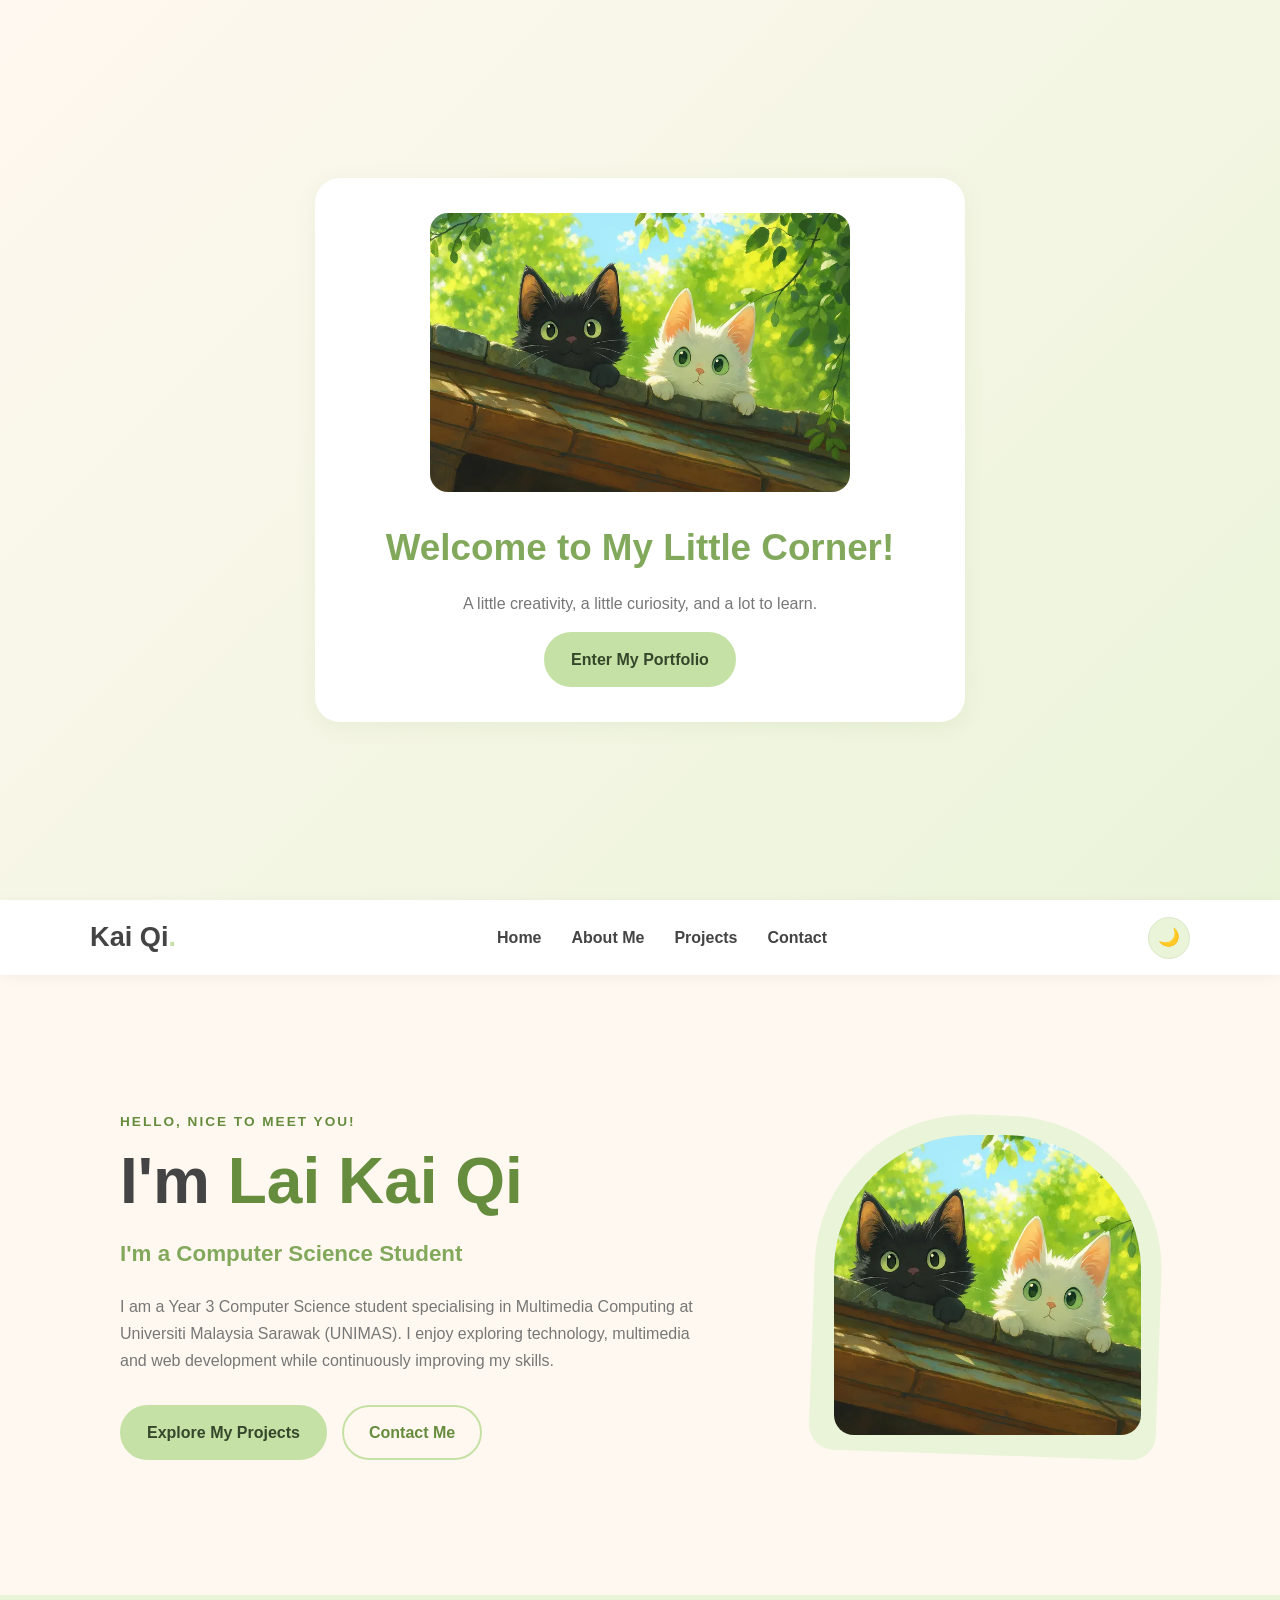
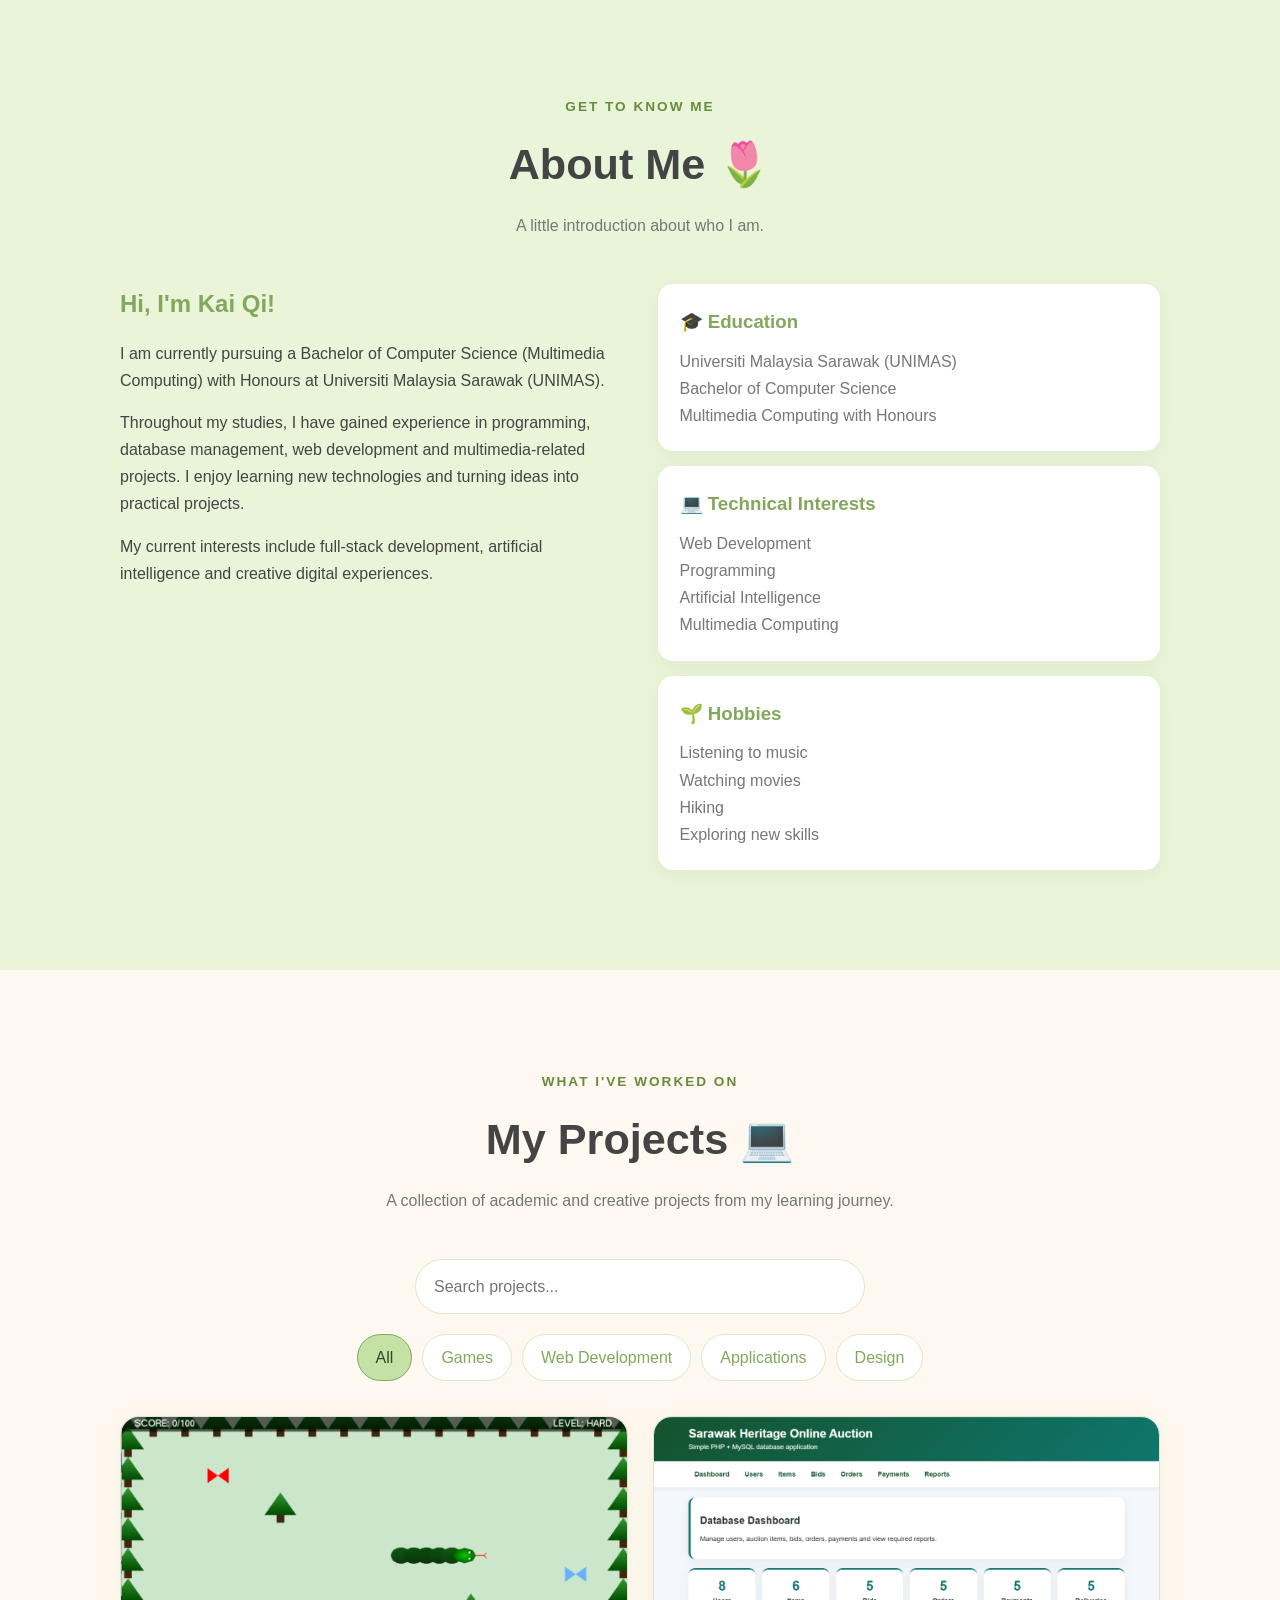
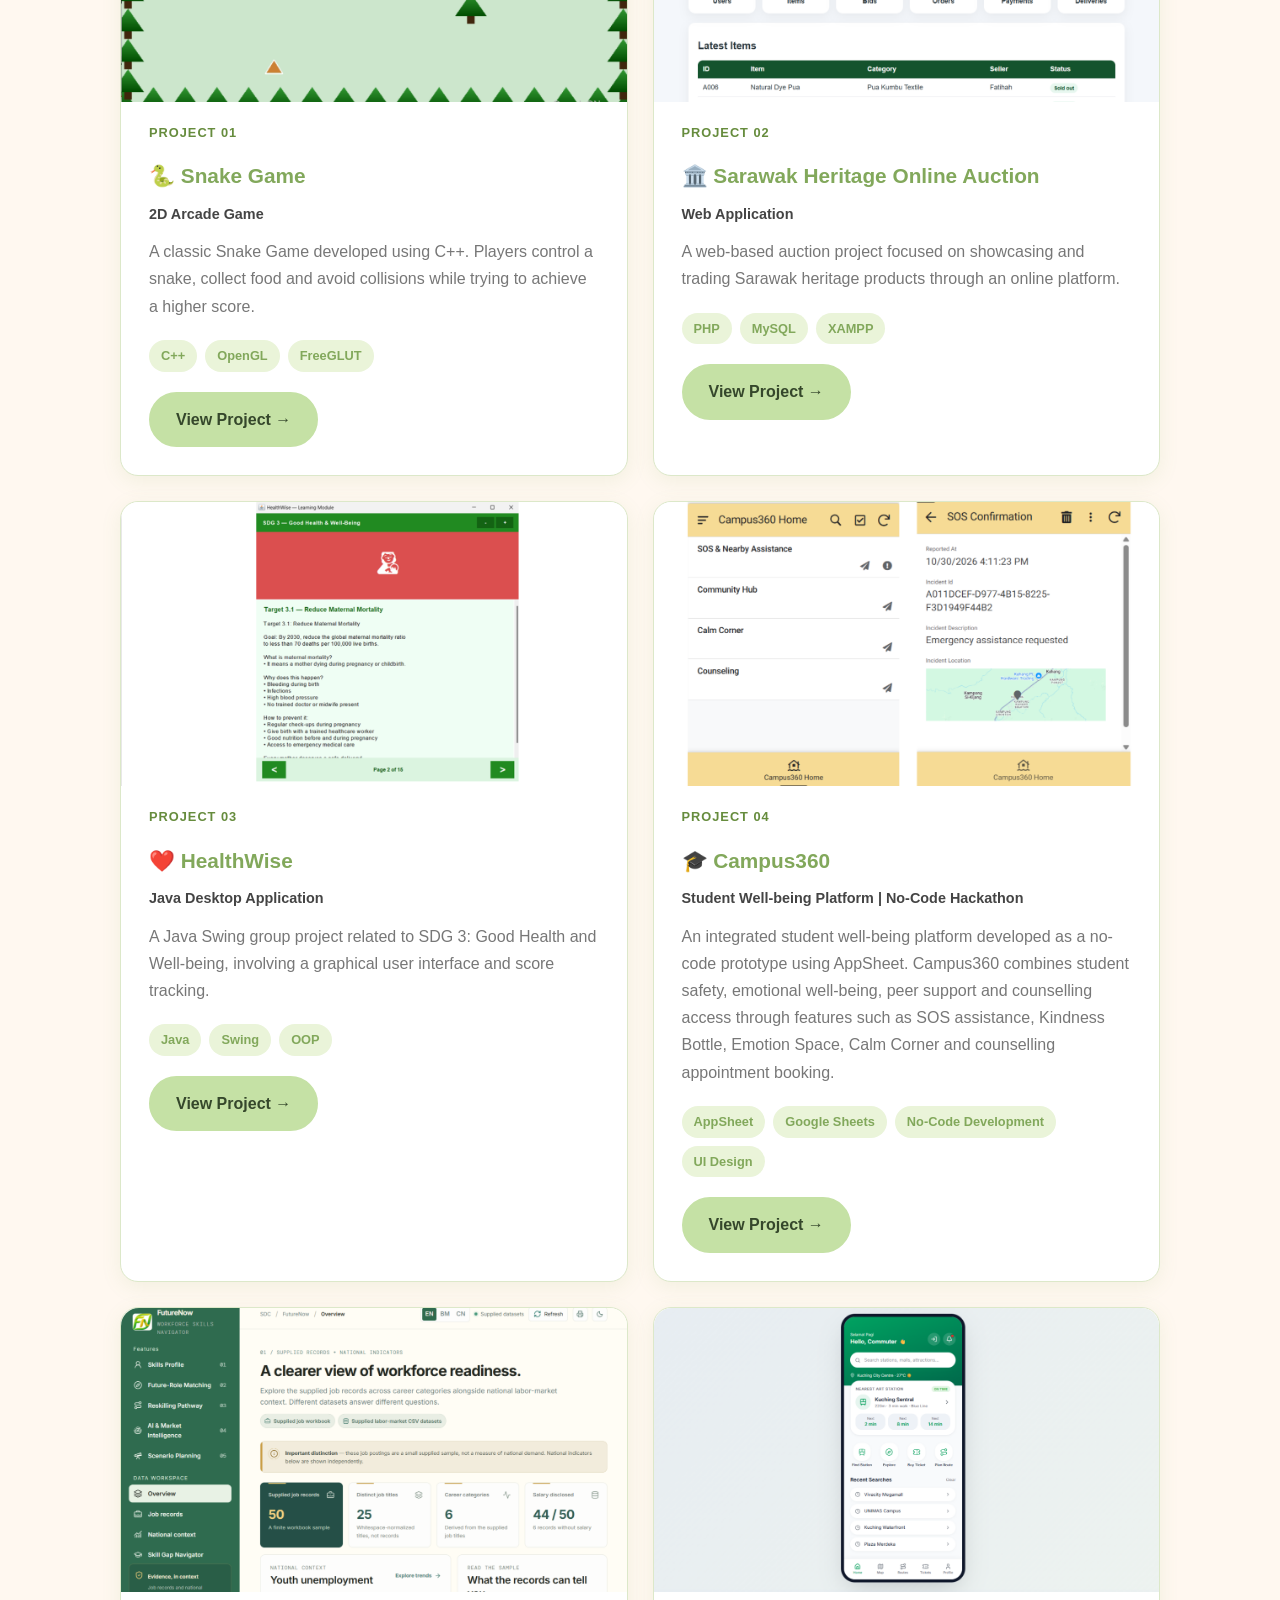
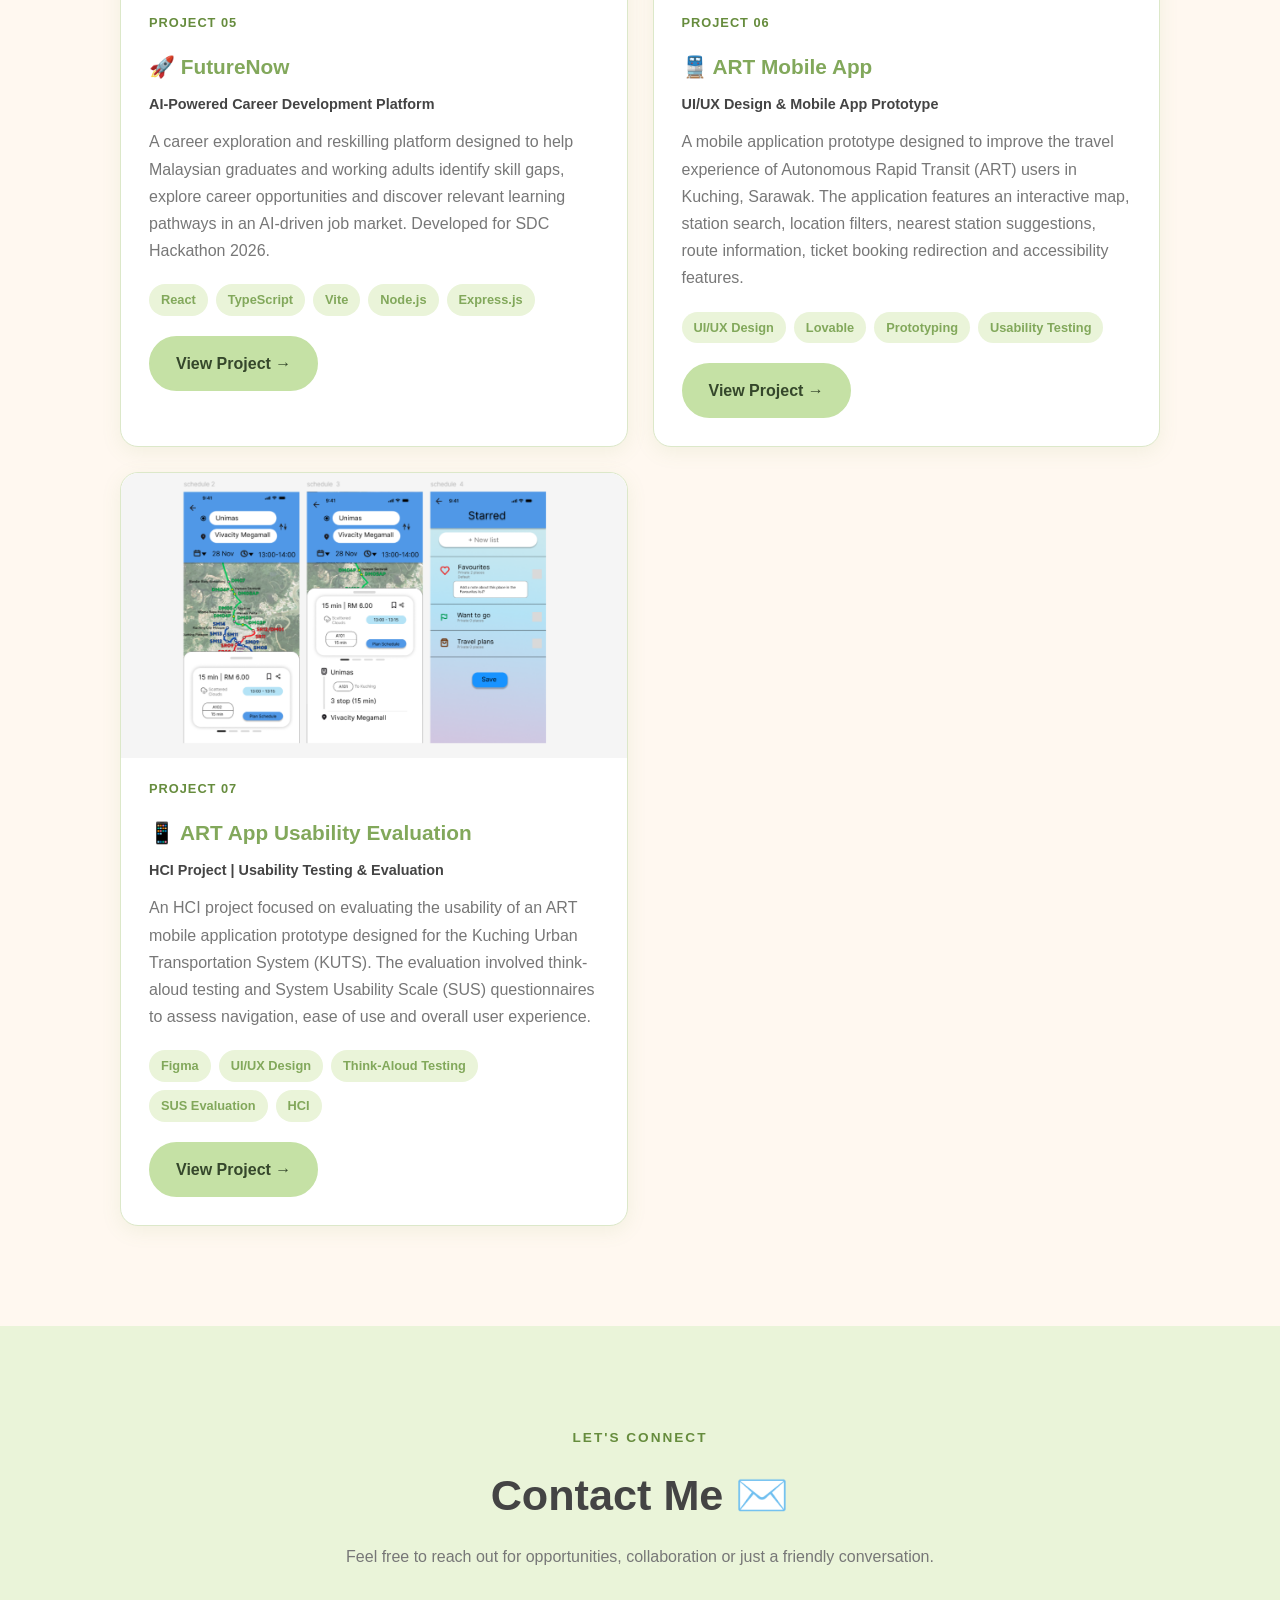
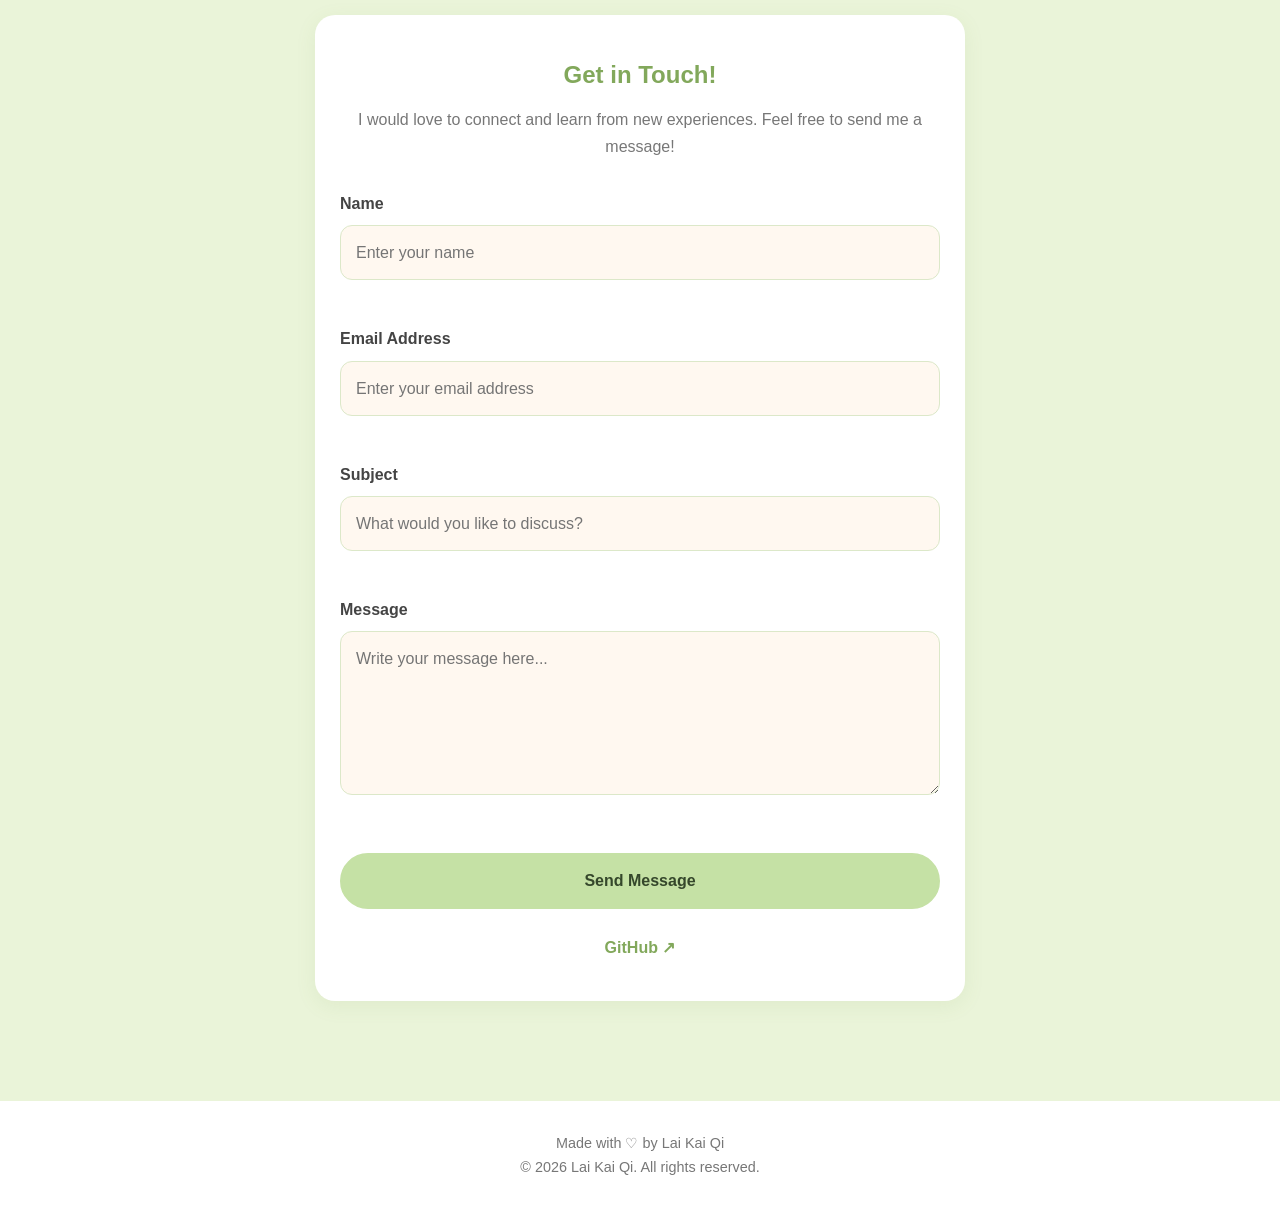
==== commit 91f3ec74: "Improve theme persistence and navigation" ====
--- a/index.html
+++ b/index.html
@@ -17,7 +17,9 @@
 <body>
 
     <!-- Skip Link for Accessibility -->
-    <a href="#home" class="skip-link">Skip to main content</a>
+    <a href="#mainContent" class="skip-link">
+    Skip to main content
+</a>
 
     <!-- Welcome Screen -->
     <section id="welcomeScreen" class="welcome-screen">
@@ -44,7 +46,7 @@
 
 
     <!-- Main Portfolio Content -->
-    <div id="mainContent" hidden>
+   <main id="mainContent">
 
         <!-- Navigation Bar -->
         <header class="site-header">
@@ -232,9 +234,7 @@
                         id="projectSearch"
                         placeholder="Search projects..."
                     >
-                    <p id="noProjects" style="display: none;">
-                    No projects found.
-                    </p>
+                  
 
                     <div class="filter-buttons" aria-label="Filter projects">
 
@@ -307,7 +307,7 @@
 
                         <div class="project-image">
                         <img src="images/shaa.png"
-                        alt="Snake Game Screenshot">
+                        alt="shaa Screenshot">
                         </div>
 
                         <div class="project-number">PROJECT 02</div>
@@ -342,7 +342,7 @@
  
                         <div class="project-image">
                         <img src="images/healthwise.png"
-                        alt="Snake Game Screenshot">
+                        alt="HealthWise Screenshot">
                         </div>
 
                         <div class="project-number">PROJECT 03</div>
@@ -376,7 +376,7 @@
 
                         <div class="project-image">
                         <img src="images/campus360.png"
-                        alt="Snake Game Screenshot">
+                        alt="Campus360 Screenshot">
                          </div>
 
                         <div class="project-number">PROJECT 04</div>
@@ -416,7 +416,7 @@
 
                         <div class="project-image">
                         <img src="images/futurenow.png"
-                        alt="Snake Game Screenshot">
+                        alt="FutureNow Screenshot">
                         </div>
 
                         <div class="project-number">PROJECT 05</div>
@@ -456,7 +456,7 @@
 
                         <div class="project-image">
                         <img src="images/art-mobile-app.png"
-                        alt="Snake Game Screenshot">
+                        alt="art-mobile-app Screenshot">
                         </div>
                         <div class="project-number">PROJECT 06</div>
 
@@ -493,7 +493,7 @@
 
                         <div class="project-image">
                         <img src="images/art-usability.png"
-                            alt="Snake Game Screenshot">
+                            alt="art-usability Screenshot">
                     </div>
 
                         <div class="project-number">PROJECT 07</div>
@@ -546,37 +546,93 @@
                     </p>
                 </div>
 
-                <div class="contact-card">
-
-                    <h3>Get in Touch!</h3>
-
-                    <p>
-                        I would love to connect and learn from new
-                        experiences.
-                    </p>
-
-                   <a
-                        href="https://mail.google.com/mail/?view=cm&fs=1&to=kaiqi1004@gmail.com"
-                        class="primary-button"
-                        target="_blank"
-                        rel="noopener noreferrer"
-                        >
-                        Send Me an Email ↗
-                    </a>
-
-                    <div class="social-links">
-
-                        <a
-                            href="https://github.com/kaiqi1004-star"
-                            target="_blank"
-                            rel="noopener noreferrer"
-                        >
-                            GitHub
-                        </a>
-
-                    </div>
-
-                </div>
+                
+<div class="contact-card">
+
+    <h3>Get in Touch!</h3>
+
+    <p>
+        I would love to connect and learn from new
+        experiences. Feel free to send me a message!
+    </p>
+
+    <form id="contactForm" novalidate>
+
+        <div class="form-group">
+            <label for="contactName">Name</label>
+            <input
+                type="text"
+                id="contactName"
+                name="name"
+                placeholder="Enter your name"
+                required
+            >
+            <small class="error-message" id="nameError"></small>
+        </div>
+
+        <div class="form-group">
+            <label for="contactEmail">Email Address</label>
+            <input
+                type="email"
+                id="contactEmail"
+                name="email"
+                placeholder="Enter your email address"
+                required
+            >
+            <small class="error-message" id="emailError"></small>
+        </div>
+
+        <div class="form-group">
+            <label for="contactSubject">Subject</label>
+            <input
+                type="text"
+                id="contactSubject"
+                name="subject"
+                placeholder="What would you like to discuss?"
+                required
+            >
+            <small class="error-message" id="subjectError"></small>
+        </div>
+
+        <div class="form-group">
+            <label for="contactMessage">Message</label>
+            <textarea
+                id="contactMessage"
+                name="message"
+                rows="5"
+                placeholder="Write your message here..."
+                required
+            ></textarea>
+            <small class="error-message" id="messageError"></small>
+        </div>
+
+        <p
+            id="formStatus"
+            class="form-status"
+            role="status"
+            aria-live="polite"
+        ></p>
+
+        <button type="submit" class="primary-button">
+            Send Message
+        </button>
+
+    </form>
+
+    <div class="social-links">
+
+        <a
+            href="https://github.com/kaiqi1004-star"
+            target="_blank"
+            rel="noopener noreferrer"
+        >
+            GitHub ↗
+        </a>
+
+    </div>
+
+</div>
+
 
             </section>
 
--- a/style.css
+++ b/style.css
@@ -241,8 +241,9 @@
     transition: color 0.3s;
 }
 
-.nav-links a:hover {
-    color: var(--primary-green);
+.nav-links a:hover,
+.nav-links a.active {
+    color: #668C3D;
 }
 
 .menu-toggle {
@@ -294,7 +295,7 @@
 }
 
 .eyebrow {
-    color: var(--primary-green);
+    color: #668C3D;
     font-size: 0.85rem;
     font-weight: bold;
     letter-spacing: 2px;
@@ -335,7 +336,7 @@
 }
 
 .highlight {
-    color: var(--primary-green);
+    color: #668C3D;
 }
 
 .hero-content h2 {
@@ -474,8 +475,8 @@
 .filter-btn:hover,
 .filter-btn.active {
     background-color: var(--primary-green);
-    color: white;
-    border-color: var(--primary-green);
+    color: #35472B;
+    border-color: var(--dark-green);
 }
 
 .project-grid {
@@ -522,7 +523,7 @@
     transform: scale(1.05);
 }
 .project-number {
-    color: var(--primary-green);
+    color: #668C3D;
     font-size: 0.8rem;
     font-weight: bold;
     letter-spacing: 1px;
@@ -688,7 +689,6 @@
 }
 
 
-
 /* =====================================
    15. DARK MODE
 ===================================== */
@@ -709,15 +709,23 @@
     background-color: var(--background);
 }
 
+/* Header and Footer */
 body.dark-mode .site-header,
 body.dark-mode .site-footer {
     background-color: #2B3A25;
 }
 
+/* Navigation */
 body.dark-mode .nav-links a {
     color: var(--text);
 }
 
+body.dark-mode .nav-links a:hover,
+body.dark-mode .nav-links a.active {
+    color: #D5EBAF;
+}
+
+/* Cards */
 body.dark-mode .project-card,
 body.dark-mode .detail-card,
 body.dark-mode .contact-card,
@@ -725,6 +733,7 @@
     background-color: var(--white);
 }
 
+/* Welcome Screen */
 body.dark-mode .welcome-screen {
     background: linear-gradient(135deg, #202D1B, #405B32);
 }
@@ -736,11 +745,13 @@
     color: #D5EBAF;
 }
 
+/* Section Backgrounds */
 body.dark-mode .about-section,
 body.dark-mode .contact-section {
     background-color: #2B3A25;
 }
 
+/* Project Filters and Search */
 body.dark-mode .filter-btn,
 body.dark-mode #projectSearch {
     background-color: var(--white);
@@ -754,9 +765,19 @@
     border-color: var(--primary-green);
 }
 
+/* Technology Tags */
 body.dark-mode .tech-tags span {
     background-color: #405B32;
     color: #EAF4D9;
+}
+
+/* Input Focus */
+body.dark-mode #projectSearch:focus-visible,
+body.dark-mode .form-group input:focus-visible,
+body.dark-mode .form-group textarea:focus-visible {
+    outline: 3px solid #A8CF7D;
+    outline-offset: 3px;
+    border-color: #A8CF7D;
 }
 
 
@@ -828,11 +849,6 @@
     }
 }
 
-.nav-links a.active {
-    color: var(--primary-green);
-    font-weight: bold;
-}
-
 .nav-links a.active::after {
     width: 100%;
 }
@@ -912,30 +928,6 @@
 
 }
 
-
-/* =====================================
-   18. SCROLL REVEAL ANIMATION
-===================================== */
-
-.reveal {
-    opacity: 0;
-    transform: translateY(25px);
-    transition: opacity 0.7s ease, transform 0.7s ease;
-}
-
-.reveal.visible {
-    opacity: 1;
-    transform: translateY(0);
-}
-
-/* Respect reduced motion preference */
-@media (prefers-reduced-motion: reduce) {
-    .reveal {
-        opacity: 1;
-        transform: none;
-        transition: none;
-    }
-}
 /* =====================================
    PROJECT DETAIL PAGE
 ===================================== */
@@ -1099,4 +1091,82 @@
     .detail-buttons a {
         width: 100%;
     }
+}
+
+
+/* =====================================
+   CONTACT FORM
+===================================== */
+
+#contactForm {
+    text-align: left;
+    margin-top: 30px;
+}
+
+.form-group {
+    margin-bottom: 20px;
+}
+
+.form-group label {
+    display: block;
+    margin-bottom: 8px;
+    font-weight: bold;
+    color: var(--text);
+}
+
+.form-group input,
+.form-group textarea {
+    width: 100%;
+    padding: 13px 15px;
+    border: 1px solid var(--border);
+    border-radius: 12px;
+    background-color: var(--background);
+    color: var(--text);
+    font: inherit;
+    outline: none;
+    transition: border-color 0.3s;
+}
+
+.form-group textarea {
+    resize: vertical;
+    min-height: 120px;
+}
+
+.form-group input:focus,
+.form-group textarea:focus {
+    border-color: var(--dark-green);
+}
+
+.error-message {
+    display: block;
+    min-height: 20px;
+    margin-top: 5px;
+    color: #D64545;
+    font-size: 0.85rem;
+}
+
+.form-status {
+    margin-bottom: 15px;
+    font-weight: bold;
+}
+
+.form-status.success {
+    color: #4F8735;
+}
+
+.form-status.error {
+    color: #D64545;
+}
+
+#contactForm button {
+    width: 100%;
+}
+/* Improved Keyboard Focus States */
+
+#projectSearch:focus-visible,
+.form-group input:focus-visible,
+.form-group textarea:focus-visible {
+    outline: 3px solid #668C3D;
+    outline-offset: 3px;
+    border-color: #668C3D;
 }
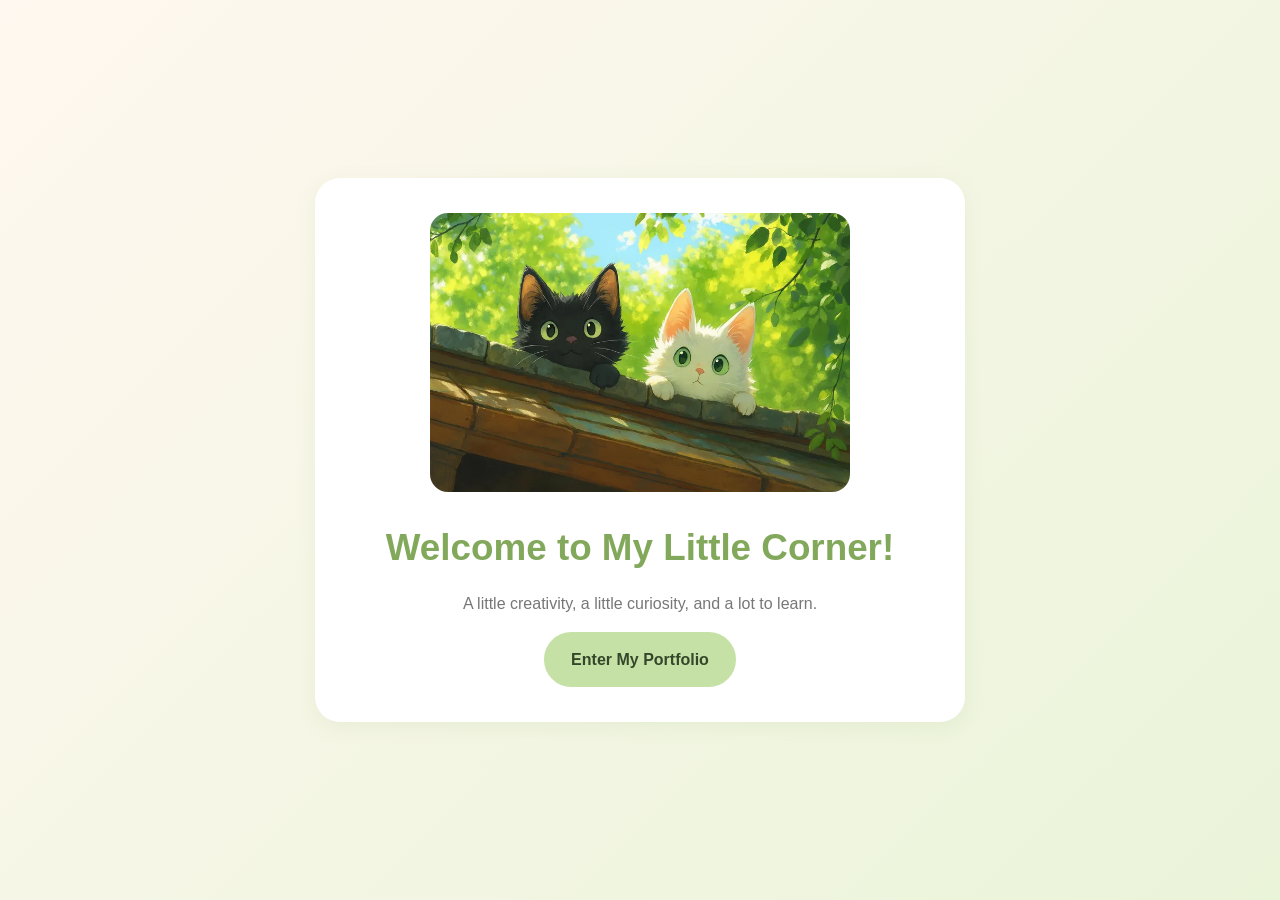
==== commit 7a880f30: "Check and fix issues" ====
--- a/index.html
+++ b/index.html
@@ -46,7 +46,7 @@
 
 
     <!-- Main Portfolio Content -->
-   <main id="mainContent">
+   <main id="mainContent" hidden>
 
         <!-- Navigation Bar -->
         <header class="site-header">
@@ -140,73 +140,172 @@
 
 
             <!-- About Me Section -->
-            <section id="about" class="about-section section-container">
-
-                <div class="section-heading">
-                    <p class="eyebrow">GET TO KNOW ME</p>
-                    <h2>About Me <span>🌷</span></h2>
-                    <p>A little introduction about who I am.</p>
-                </div>
-
-                <div class="about-content">
-
-                    <div class="about-text">
-
-                        <h3>Hi, I'm Kai Qi!</h3>
-
-                        <p>
-                            I am currently pursuing a Bachelor of Computer
-                            Science (Multimedia Computing) with Honours at
-                            Universiti Malaysia Sarawak (UNIMAS).
-                        </p>
-
-                        <p>
-                            Throughout my studies, I have gained experience
-                            in programming, database management, web
-                            development and multimedia-related projects.
-                            I enjoy learning new technologies and turning
-                            ideas into practical projects.
-                        </p>
-
-                        <p>
-                            My current interests include full-stack
-                            development, artificial intelligence and
-                            creative digital experiences.
-                        </p>
-
+            
+<section id="about" class="about-section">
+    <div class="about-container">
+
+        <!-- Section Heading -->
+        <div class="about-heading">
+            <span class="about-label">GET TO KNOW ME</span>
+            <h2>About Me</h2>
+            <p>A little introduction about who I am and what I enjoy building.</p>
+        </div>
+
+        <!-- Introduction -->
+        <div class="about-intro">
+            <div class="about-intro-text">
+                <span class="about-label">HELLO, I'M KAI QI</span>
+
+                <h3>
+                    Computer Science Student
+                    <span>& Aspiring Developer</span>
+                </h3>
+
+                <p>
+                    I am a Year 3 Bachelor of Computer Science
+                    (Multimedia Computing) student at Universiti
+                    Malaysia Sarawak (UNIMAS).
+
+                    I am interested in web development,
+                    artificial intelligence and multimedia
+                    technologies. I enjoy exploring new
+                    technologies and developing digital
+                    solutions that provide meaningful user
+                    experiences.
+                </p>
+            </div>
+
+            <div class="about-intro-tag">
+                <span>Currently exploring</span>
+                <strong>Web Development & AI</strong>
+            </div>
+        </div>
+
+        <!-- Quick Facts -->
+        <div class="about-block">
+            <div class="about-block-heading">
+                <span class="about-label">01 / QUICK FACTS</span>
+                <h3>A Snapshot of Me</h3>
+            </div>
+
+            <div class="facts-grid">
+                <div class="fact-card">
+                    <h4>🪄Curious Learner</h4>
+                    <p>Always exploring new technologies.</p>
+                </div>
+
+                <div class="fact-card">
+                    <h4>✍️Problem Solver</h4>
+                    <p>Enjoy finding solutions to challenges.</p>
+                </div>
+
+                <div class="fact-card">
+                    <h4>✨Creative Thinker</h4>
+                    <p>Combining creativity with technology.</p>
+                </div>
+
+                <div class="fact-card">
+                    <h4>🙆‍♀️Team Collaborator</h4>
+                    <p>Learning and building together.</p>
+                </div>
+            </div>
+        </div>
+
+        <!-- Learning Journey -->
+        <div class="about-block">
+            <div class="about-block-heading">
+                <span class="about-label">02 / LEARNING JOURNEY</span>
+                <h3>🌟My Learning Journey🌟</h3>
+                <p>Exploring different areas of technology
+                   through coursework and projects.</p>
+            </div>
+
+            <div class="journey-list">
+
+                <div class="journey-item">
+                    <span class="journey-number">01</span>
+                    <div>
+                        <h4>Programming Fundamentals</h4>
+                        <p>Learning programming, Java,
+                           object-oriented programming and
+                           database concepts.</p>
                     </div>
-
-
-                    <div class="about-details">
-
-                        <div class="detail-card">
-                            <h3>🎓 Education</h3>
-                            <p>Universiti Malaysia Sarawak (UNIMAS)</p>
-                            <p>Bachelor of Computer Science</p>
-                            <p>Multimedia Computing with Honours</p>
-                        </div>
-
-                        <div class="detail-card">
-                            <h3>💻 Technical Interests</h3>
-                            <p>Web Development</p>
-                            <p>Programming</p>
-                            <p>Artificial Intelligence</p>
-                            <p>Multimedia Computing</p>
-                        </div>
-
-                        <div class="detail-card">
-                            <h3>🌱 Hobbies</h3>
-                            <p>Listening to music</p>
-                            <p>Watching movies</p>
-                            <p>Hiking</p>
-                            <p>Exploring new skills</p>
-                        </div>
-
+                </div>
+
+                <div class="journey-item">
+                    <span class="journey-number">02</span>
+                    <div>
+                        <h4>Application Development</h4>
+                        <p>Building desktop applications and
+                           database-driven web systems.</p>
                     </div>
-
-                </div>
-
-            </section>
+                </div>
+
+                <div class="journey-item">
+                    <span class="journey-number">03</span>
+                    <div>
+                        <h4>Multimedia & UI/UX</h4>
+                        <p>Exploring mobile application
+                           prototypes, interface design and
+                           usability evaluation.</p>
+                    </div>
+                </div>
+
+                <div class="journey-item">
+                    <span class="journey-number">04</span>
+                    <div>
+                        <h4>Exploring AI & Full-Stack Development</h4>
+                        <p>Expanding my knowledge of modern
+                           web technologies and AI-powered
+                           applications.</p>
+                    </div>
+                </div>
+
+            </div>
+        </div>
+
+        <!-- Technical Interests -->
+        <div class="about-block">
+            <div class="about-block-heading">
+                <span class="about-label">03 / TECHNICAL INTERESTS</span>
+                <h3>What I'm Interested In</h3>
+            </div>
+
+            <div class="interests-grid">
+
+                <div class="interest-card">
+                    <span class="interest-icon">01</span>
+                    <h4>🌐Web Development</h4>
+                    <p>Building responsive websites and
+                       interactive web applications.</p>
+                </div>
+
+                <div class="interest-card">
+                    <span class="interest-icon">02</span>
+                    <h4>💡Artificial Intelligence</h4>
+                    <p>Exploring AI technologies and
+                       intelligent digital solutions.</p>
+                </div>
+
+                <div class="interest-card">
+                    <span class="interest-icon">03</span>
+                    <h4>🌟UI/UX Design</h4>
+                    <p>Creating intuitive interfaces and
+                       user-friendly experiences.</p>
+                </div>
+
+                <div class="interest-card">
+                    <span class="interest-icon">04</span>
+                    <h4>⚙️Software & Database</h4>
+                    <p>Developing applications and
+                       understanding data management.</p>
+                </div>
+
+            </div>
+        </div>
+
+    </div>
+</section>
 
 
             <!-- Projects Section -->
--- a/style.css
+++ b/style.css
@@ -1169,4 +1169,305 @@
     outline: 3px solid #668C3D;
     outline-offset: 3px;
     border-color: #668C3D;
-}+}
+
+/* =========================================
+   MODERN ABOUT ME SECTION
+========================================= */
+
+.about-container {
+    max-width: 1100px;
+    margin: 0 auto;
+    padding: 40px 20px;
+}
+
+.about-heading {
+    text-align: center;
+    margin-bottom: 45px;
+}
+
+.about-label {
+    display: inline-block;
+    color: var(--dark-green);
+    font-size: 0.78rem;
+    font-weight: 700;
+    letter-spacing: 2px;
+    margin-bottom: 12px;
+}
+
+.about-heading h2 {
+    font-size: 2.3rem;
+    color: var(--text);
+    margin-bottom: 12px;
+}
+
+.about-heading p {
+    color: var(--muted-text);
+}
+
+/* Introduction */
+
+.about-intro {
+    display: flex;
+    align-items: center;
+    justify-content: space-between;
+    gap: 30px;
+    padding: 40px;
+    background: var(--white);
+    border: 1px solid var(--border);
+    border-radius: 20px;
+    margin-bottom: 55px;
+    box-shadow: var(--shadow);
+}
+
+.about-intro-text {
+    flex: 1;
+}
+
+.about-intro-text h3 {
+    font-size: 2rem;
+    line-height: 1.4;
+    color: var(--text);
+    margin-bottom: 18px;
+}
+
+.about-intro-text h3 span {
+    color: var(--dark-green);
+}
+
+.about-intro-text p {
+    color: var(--muted-text);
+    line-height: 1.9;
+    max-width: 650px;
+}
+
+.about-intro-tag {
+    min-width: 210px;
+    padding: 25px;
+    background: var(--light-green);
+    border-radius: 15px;
+}
+
+.about-intro-tag span {
+    display: block;
+    color: var(--muted-text);
+    font-size: 0.85rem;
+    margin-bottom: 10px;
+}
+
+.about-intro-tag strong {
+    color: var(--dark-green);
+    font-size: 1.1rem;
+    line-height: 1.5;
+}
+
+/* Common Blocks */
+
+.about-block {
+    margin-bottom: 55px;
+}
+
+.about-block-heading {
+    margin-bottom: 25px;
+}
+
+.about-block-heading h3 {
+    font-size: 1.65rem;
+    color: var(--text);
+    margin-bottom: 10px;
+}
+
+.about-block-heading p {
+    color: var(--muted-text);
+    line-height: 1.7;
+}
+
+/* Quick Facts */
+
+.facts-grid {
+    display: grid;
+    grid-template-columns: repeat(4, 1fr);
+    gap: 18px;
+}
+
+.fact-card {
+    background: var(--white);
+    border: 1px solid var(--border);
+    border-radius: 15px;
+    padding: 25px 20px;
+    transition: transform 0.3s ease,
+                box-shadow 0.3s ease;
+}
+
+.fact-card:hover {
+    transform: translateY(-5px);
+    box-shadow: var(--shadow);
+}
+
+.fact-card h4 {
+    color: var(--dark-green);
+    font-size: 1.5rem;
+    margin-bottom: 8px;
+}
+
+.fact-card p {
+    color: var(--muted-text);
+    font-size: 0.9rem;
+    line-height: 1.5;
+}
+
+/* Learning Journey */
+
+.journey-list {
+    border-left: 2px solid var(--border);
+    margin-left: 15px;
+    padding-left: 30px;
+}
+
+.journey-item {
+    position: relative;
+    display: flex;
+    gap: 20px;
+    margin-bottom: 28px;
+}
+
+.journey-item:last-child {
+    margin-bottom: 0;
+}
+
+.journey-number {
+    position: absolute;
+    left: -42px;
+    top: 0;
+    width: 24px;
+    height: 24px;
+    display: flex;
+    align-items: center;
+    justify-content: center;
+    background: var(--dark-green);
+    color: white;
+    border-radius: 50%;
+    font-size: 0.7rem;
+    font-weight: 700;
+}
+
+.journey-item h4 {
+    color: var(--text);
+    font-size: 1.05rem;
+    margin-bottom: 8px;
+}
+
+.journey-item p {
+    color: var(--muted-text);
+    line-height: 1.7;
+    font-size: 0.95rem;
+}
+
+/* Technical Interests */
+
+.interests-grid {
+    display: grid;
+    grid-template-columns: repeat(2, 1fr);
+    gap: 20px;
+}
+
+.interest-card {
+    padding: 28px;
+    background: var(--white);
+    border: 1px solid var(--border);
+    border-radius: 16px;
+    transition: transform 0.3s ease,
+                border-color 0.3s ease,
+                box-shadow 0.3s ease;
+}
+
+.interest-card:hover {
+    transform: translateY(-5px);
+    border-color: var(--dark-green);
+    box-shadow: var(--shadow);
+}
+
+.interest-icon {
+    display: inline-block;
+    color: var(--dark-green);
+    font-size: 0.8rem;
+    font-weight: 700;
+    letter-spacing: 1px;
+    margin-bottom: 18px;
+}
+
+.interest-card h4 {
+    color: var(--text);
+    font-size: 1.1rem;
+    margin-bottom: 10px;
+}
+
+.interest-card p {
+    color: var(--muted-text);
+    line-height: 1.7;
+    font-size: 0.92rem;
+}
+
+/* Responsive Design */
+
+@media (max-width: 768px) {
+
+    .about-intro {
+        flex-direction: column;
+        align-items: stretch;
+        padding: 28px;
+    }
+
+    .about-intro-text h3 {
+        font-size: 1.65rem;
+    }
+
+    .about-intro-tag {
+        min-width: 0;
+    }
+
+    .facts-grid {
+        grid-template-columns: repeat(2, 1fr);
+    }
+
+    .interests-grid {
+        grid-template-columns: 1fr;
+    }
+
+}
+
+@media (max-width: 480px) {
+
+    .about-container {
+        padding: 30px 16px;
+    }
+
+    .about-heading h2 {
+        font-size: 1.9rem;
+    }
+
+    .about-intro {
+        padding: 22px;
+    }
+
+    .fact-card {
+        padding: 20px 15px;
+    }
+
+    .fact-card h4 {
+        font-size: 1.25rem;
+    }
+
+    .journey-list {
+        padding-left: 25px;
+    }
+
+    .journey-number {
+        left: -37px;
+    }
+
+    .interest-card {
+        padding: 23px;
+    }
+
+}
